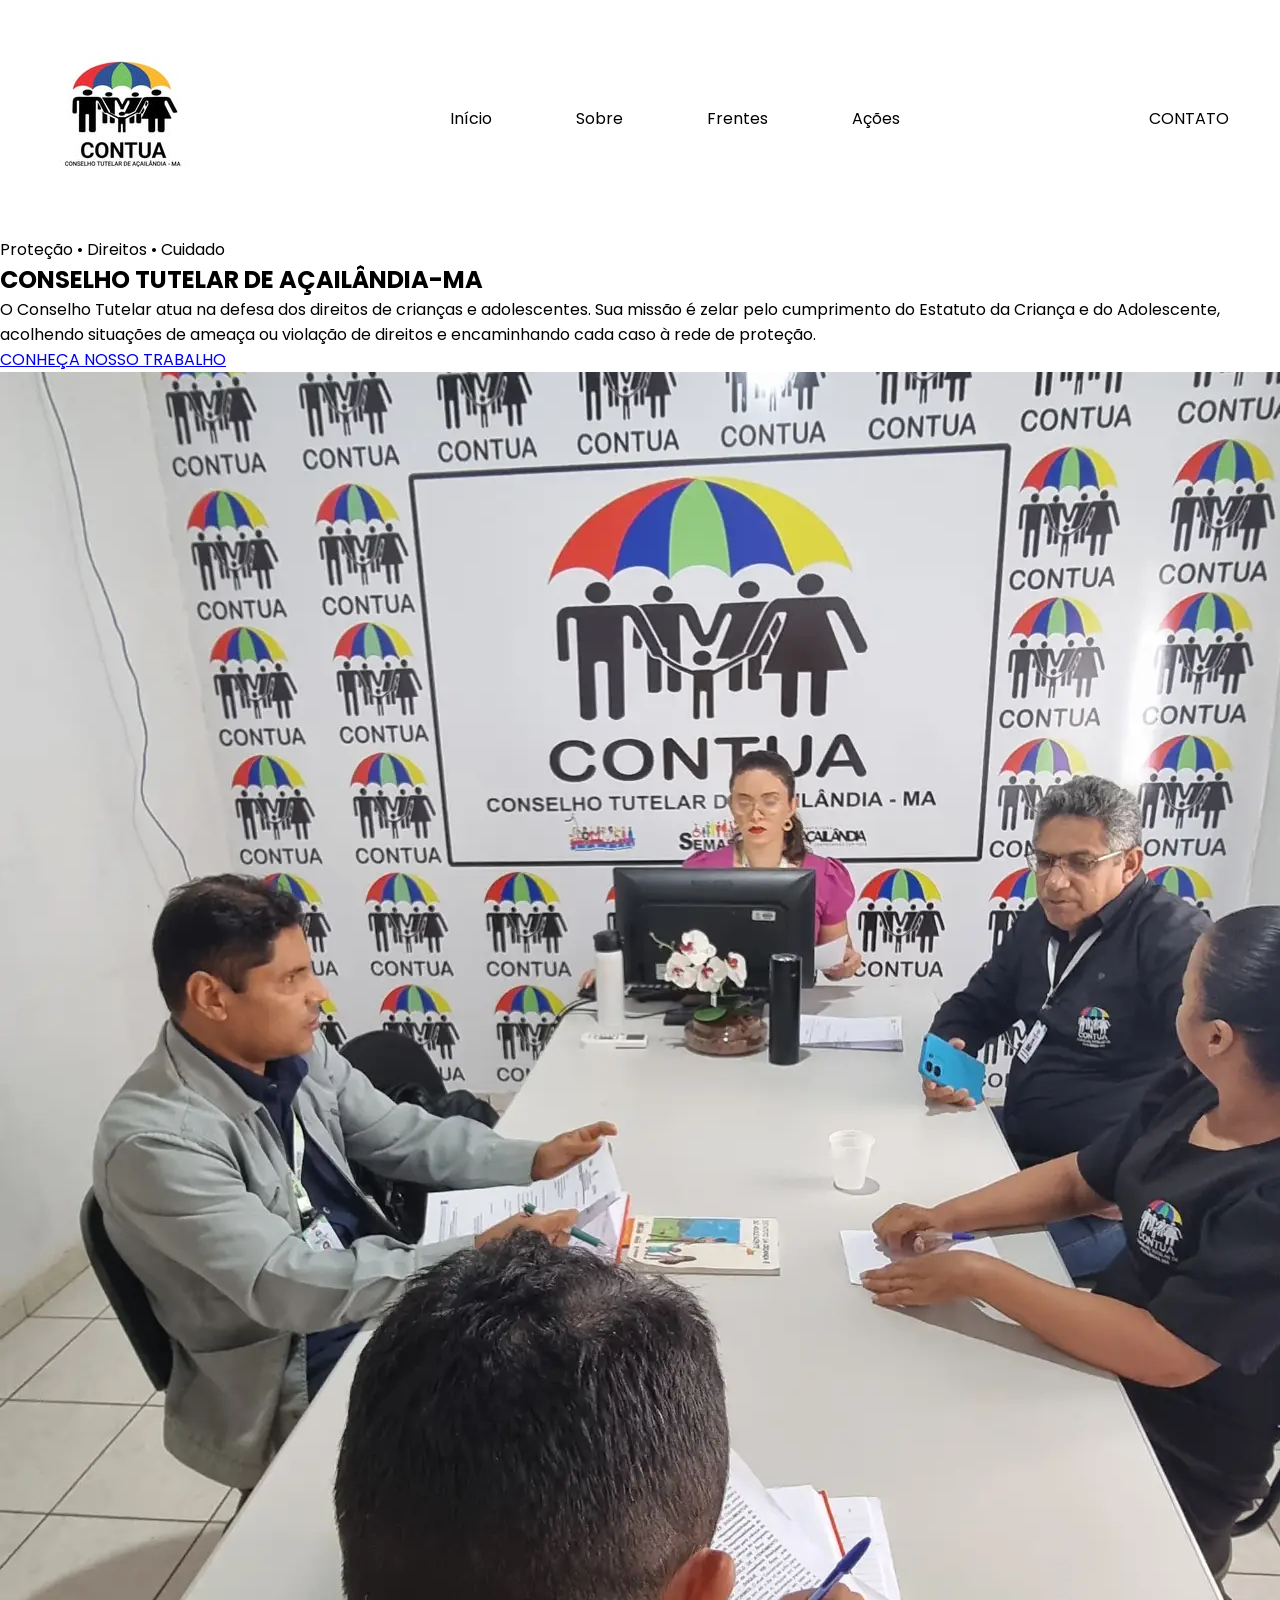
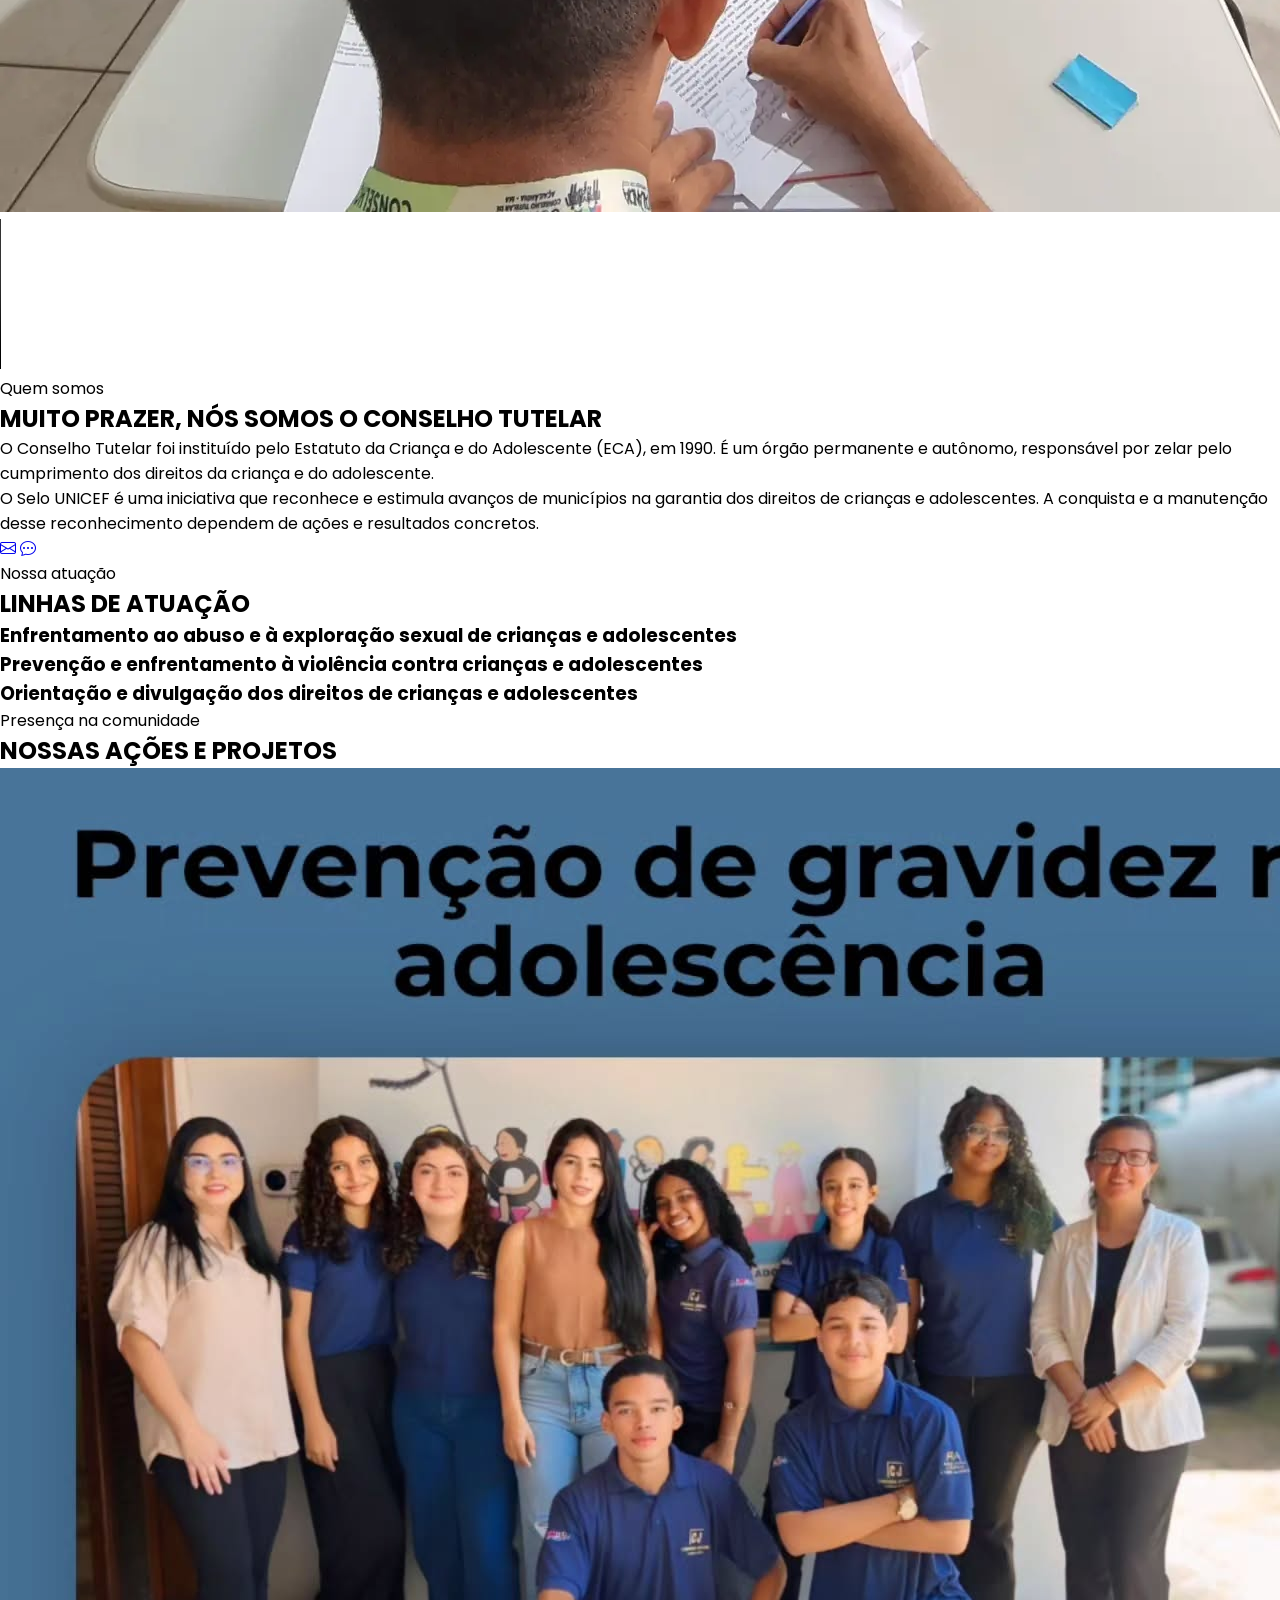
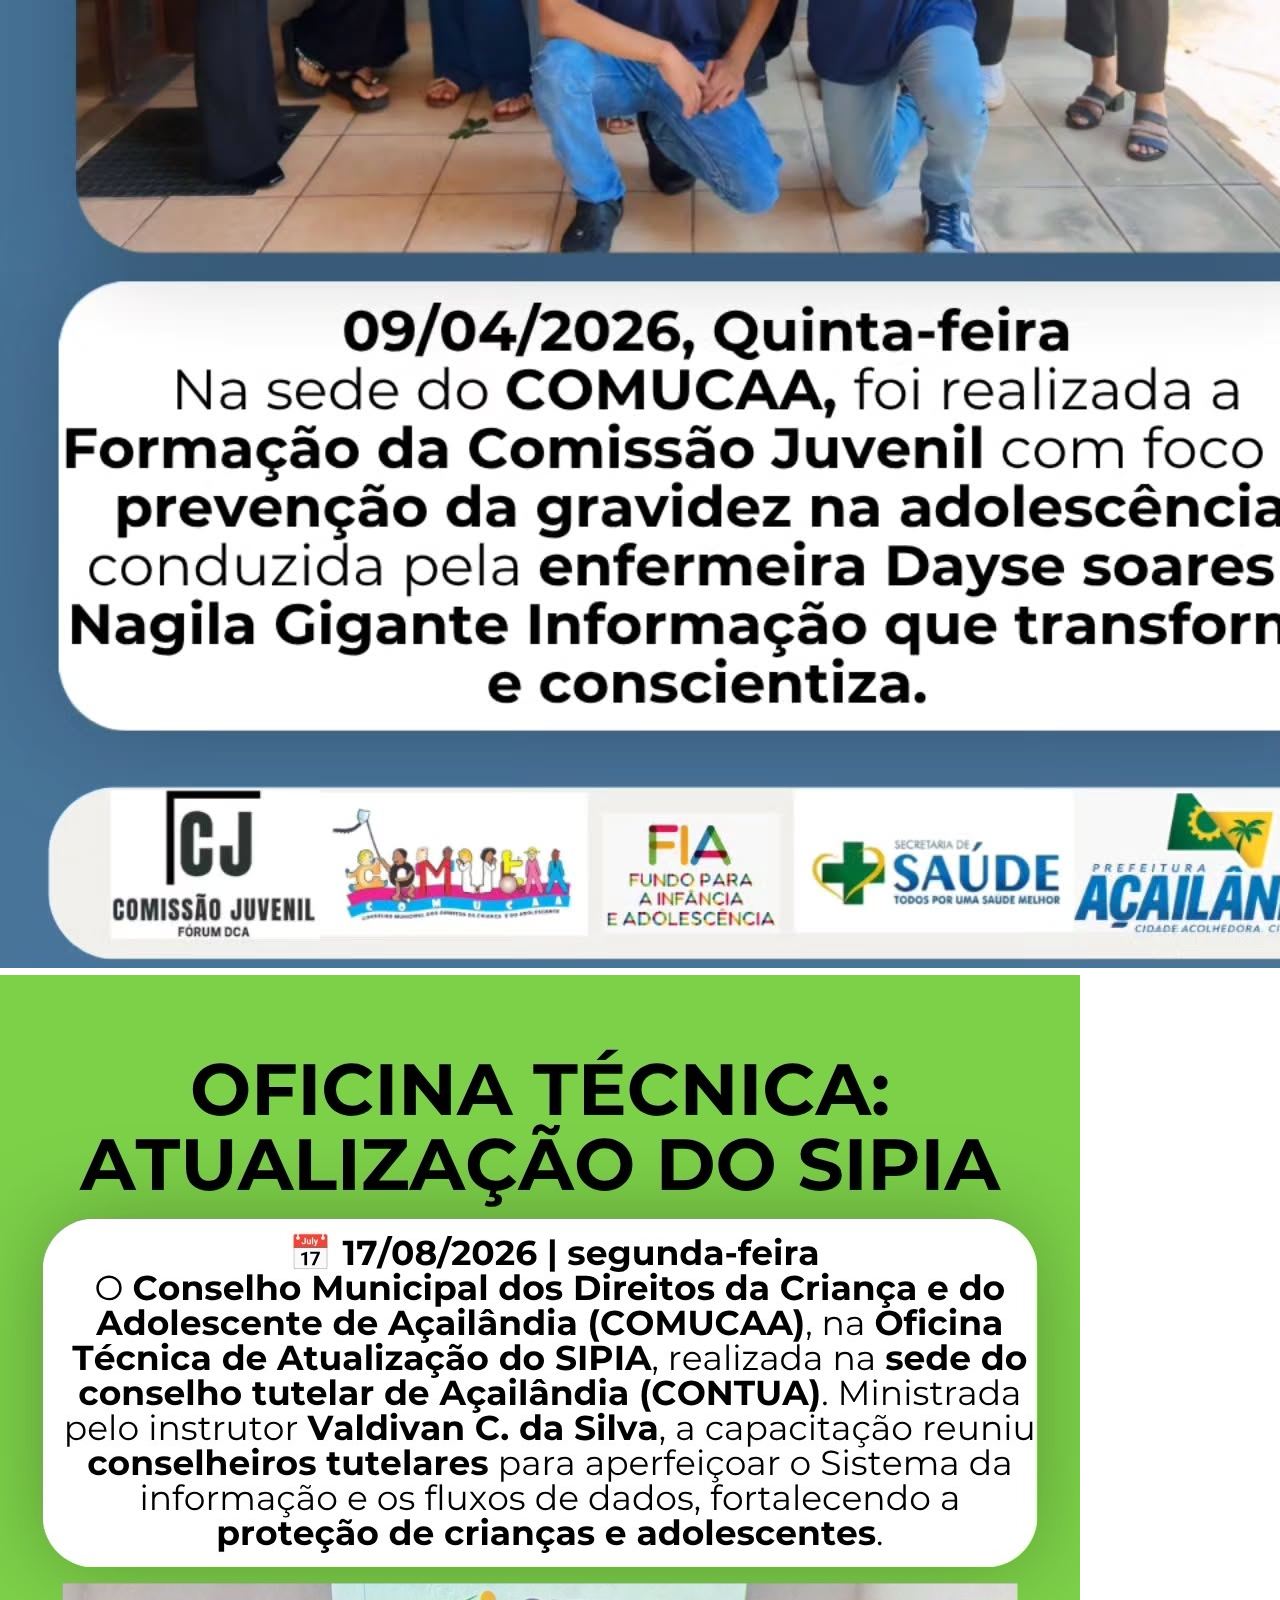
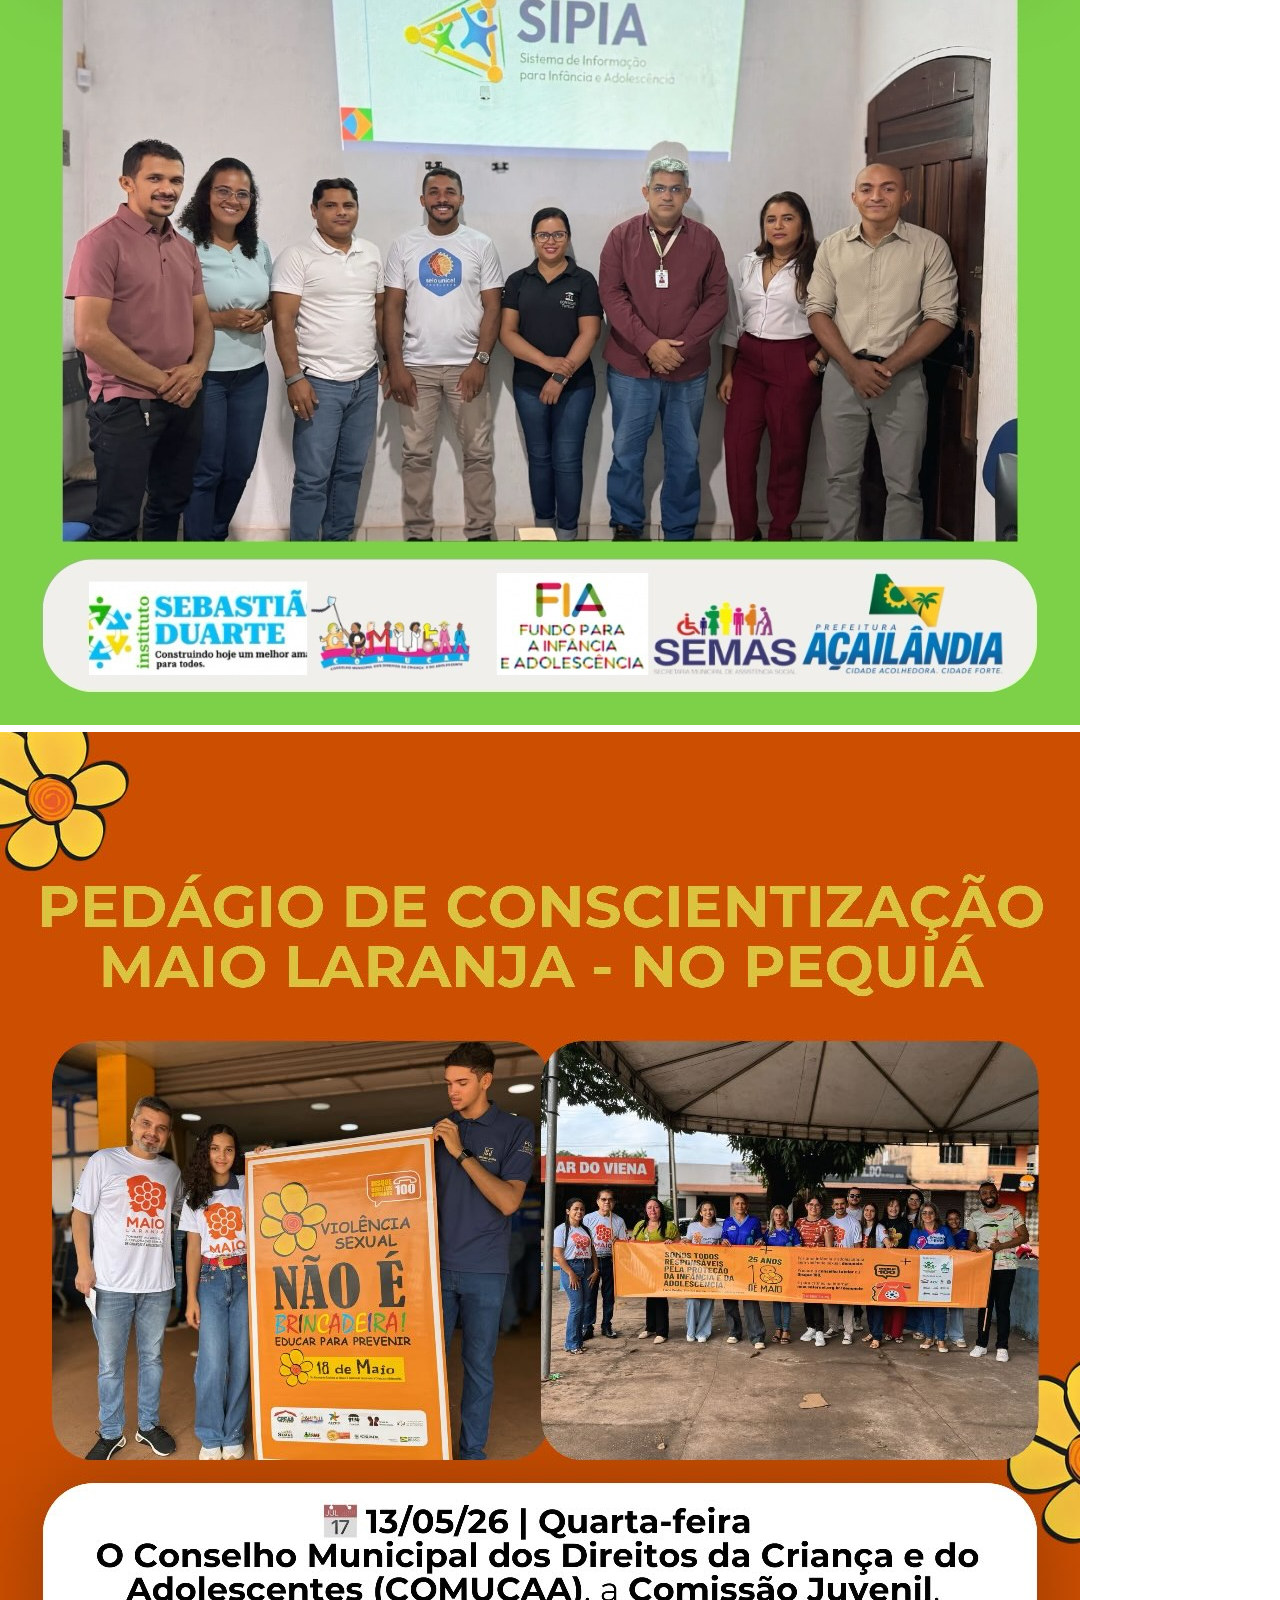
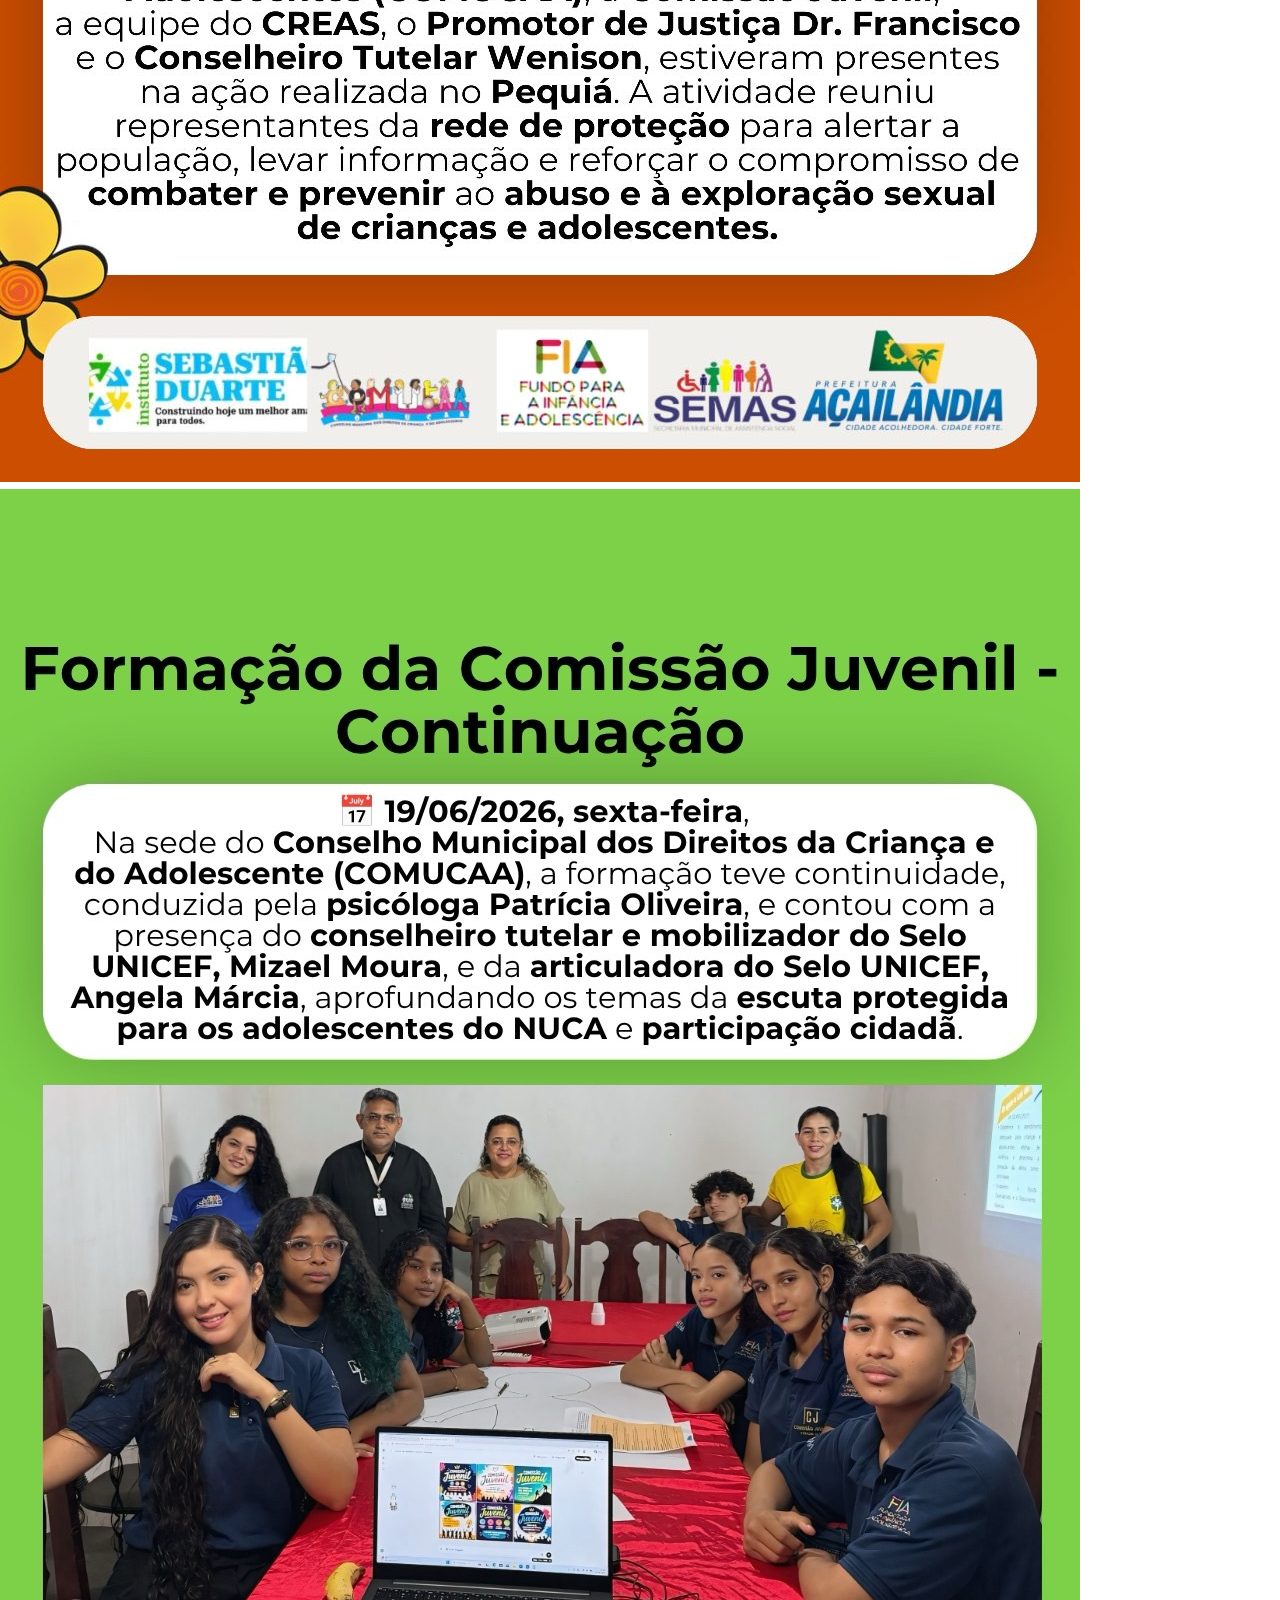
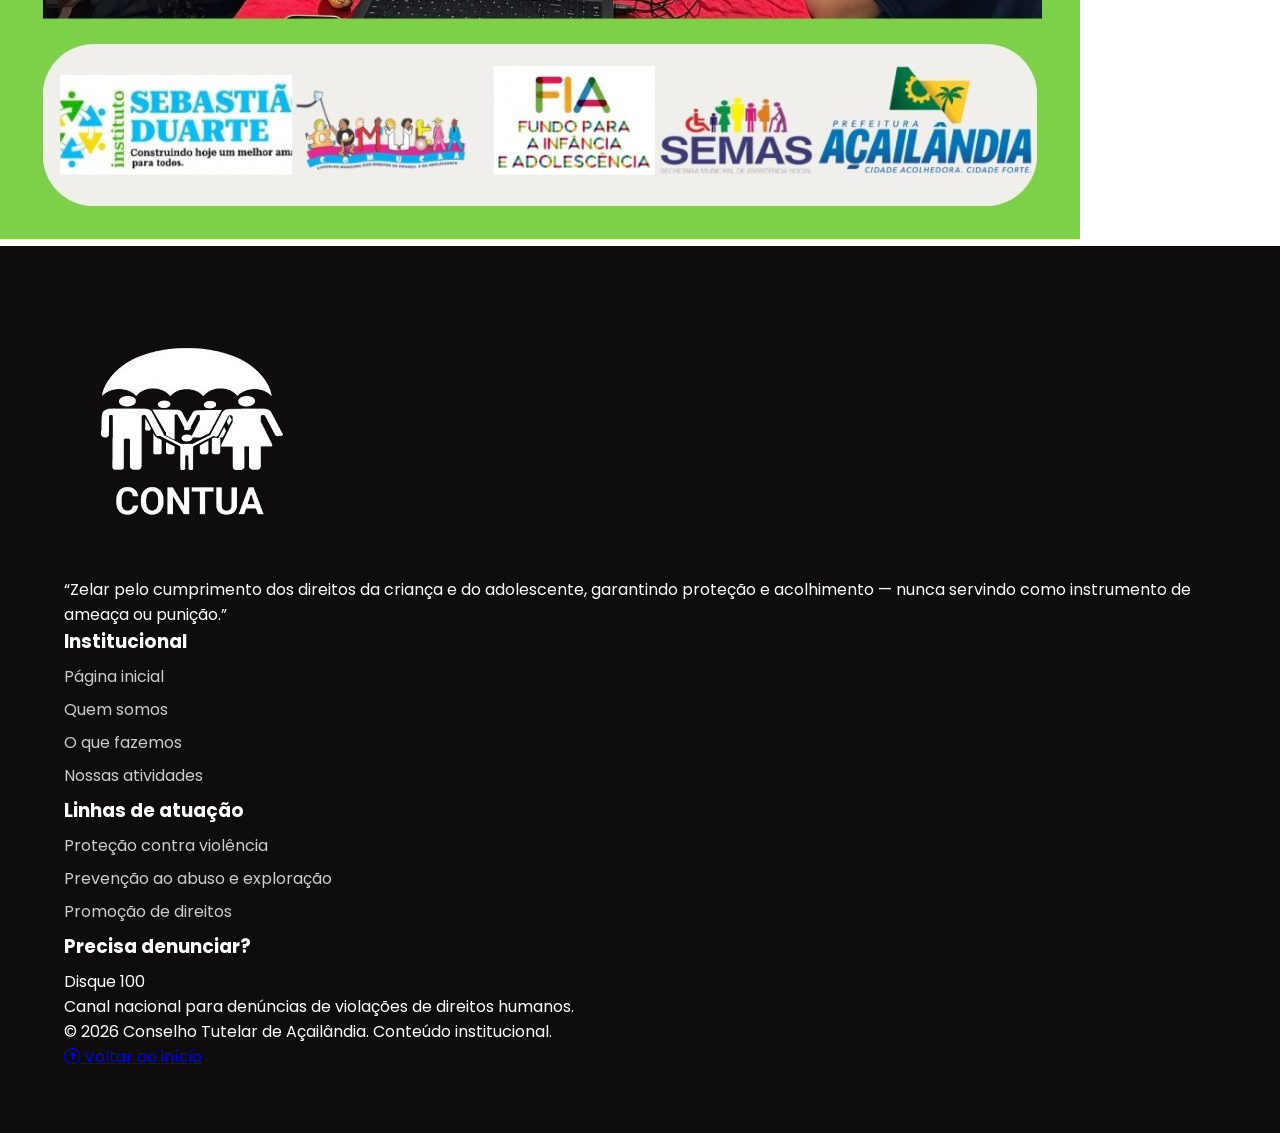
==== index.html @ 9c559288 "Add corrected GitHub Pages entry page" ====
<!DOCTYPE html>
<html lang="pt-BR">
<head>
  <meta charset="UTF-8">
  <meta name="viewport" content="width=device-width, initial-scale=1">
  <meta name="theme-color" content="#ffffff">
  <meta name="description" content="Conselho Tutelar de Açailândia-MA: proteção e garantia dos direitos de crianças e adolescentes.">
  <title>Conselho Tutelar de Açailândia | CONTUA</title>
  <link rel="preconnect" href="https://fonts.googleapis.com">
  <link rel="preconnect" href="https://fonts.gstatic.com" crossorigin>
  <link href="https://fonts.googleapis.com/css2?family=Poppins:wght@300;400;500;600;700;800&display=swap" rel="stylesheet">
  <link rel="stylesheet" href="https://cdn.jsdelivr.net/npm/bootstrap-icons@1.13.1/font/bootstrap-icons.min.css">
  <link rel="stylesheet" href="STYLE.CSS">
</head>
<body>
  <header class="site-header">
    <div class="interface header-content">
      <a class="logo" href="#inicio" aria-label="Conselho Tutelar de Açailândia - início">
        <img src="imagens/LOGO.jpg" alt="Logo do Conselho Tutelar de Açailândia">
      </a>
      <nav class="menu-desktop" aria-label="Navegação principal">
        <ul>
          <li><a href="#inicio">Início</a></li>
          <li><a href="#sobre">Sobre</a></li>
          <li><a href="#frentes">Frentes</a></li>
          <li><a href="#acoes">Ações</a></li>
        </ul>
      </nav>
      <a class="button-link" href="#contato"><span class="button">CONTATO</span></a>
    </div>
  </header>

  <main>
    <section class="hero section-padding" id="inicio">
      <div class="interface hero-grid">
        <div class="hero-copy">
          <p class="eyebrow">Proteção • Direitos • Cuidado</p>
          <h1>CONSELHO TUTELAR DE AÇAILÂNDIA-MA</h1>
          <p>O Conselho Tutelar atua na defesa dos direitos de crianças e adolescentes. Sua missão é zelar pelo cumprimento do Estatuto da Criança e do Adolescente, acolhendo situações de ameaça ou violação de direitos e encaminhando cada caso à rede de proteção.</p>
          <a class="button-link" href="#sobre"><span class="button">CONHEÇA NOSSO TRABALHO</span></a>
        </div>
        <div class="hero-image">
          <img src="imagens/reuniao.jpg" alt="Registro de reunião relacionada às atividades do Conselho Tutelar">
        </div>
      </div>
    </section>

    <section class="about section-padding" id="sobre">
      <div class="interface about-grid">
        <div class="video-frame">
          <video src="videos/SELO%20UNICEF.mp4" controls preload="metadata" playsinline aria-label="Vídeo sobre o Selo UNICEF"></video>
        </div>
        <div class="about-copy">
          <p class="eyebrow">Quem somos</p>
          <h2>MUITO PRAZER, NÓS SOMOS O CONSELHO TUTELAR</h2>
          <p>O Conselho Tutelar foi instituído pelo Estatuto da Criança e do Adolescente (ECA), em 1990. É um órgão permanente e autônomo, responsável por zelar pelo cumprimento dos direitos da criança e do adolescente.</p>
          <p>O Selo UNICEF é uma iniciativa que reconhece e estimula avanços de municípios na garantia dos direitos de crianças e adolescentes. A conquista e a manutenção desse reconhecimento dependem de ações e resultados concretos.</p>
          <div class="social-actions" aria-label="Canais de contato">
            <a href="#contato" aria-label="Informações de contato"><i class="bi bi-envelope"></i></a>
            <a href="#contato" aria-label="Canais de atendimento"><i class="bi bi-chat-dots"></i></a>
          </div>
        </div>
      </div>
    </section>

    <section class="fronts section-padding" id="frentes">
      <div class="interface">
        <p class="eyebrow centered">Nossa atuação</p>
        <h2 class="section-title">LINHAS DE ATUAÇÃO</h2>
        <div class="front-grid">
          <article class="front-card" style="--front-image: url('imagens/frente_01.jpg')">
            <div class="front-overlay"><h3>Enfrentamento ao abuso e à exploração sexual de crianças e adolescentes</h3></div>
          </article>
          <article class="front-card" style="--front-image: url('imagens/frente_02.jpg')">
            <div class="front-overlay"><h3>Prevenção e enfrentamento à violência contra crianças e adolescentes</h3></div>
          </article>
          <article class="front-card" style="--front-image: url('imagens/frente_03.jpg')">
            <div class="front-overlay"><h3>Orientação e divulgação dos direitos de crianças e adolescentes</h3></div>
          </article>
        </div>
      </div>
    </section>

    <section class="actions section-padding" id="acoes">
      <div class="interface">
        <p class="eyebrow centered">Presença na comunidade</p>
        <h2 class="section-title">NOSSAS AÇÕES E PROJETOS</h2>
        <div class="actions-grid">
          <figure class="action-card"><img src="imagens/a%C3%A7ao%2001.jpg" alt="Ação de conscientização sobre gravidez na adolescência" loading="lazy"></figure>
          <figure class="action-card"><img src="imagens/a%C3%A7ao%2002.jpg" alt="Atividade relacionada ao SIPIA" loading="lazy"></figure>
          <figure class="action-card"><img src="imagens/a%C3%A7ao%2003.jpg" alt="Campanha Maio Laranja" loading="lazy"></figure>
          <figure class="action-card"><img src="imagens/a%C3%A7ao_04.jpg" alt="Atividade da comissão juvenil" loading="lazy"></figure>
        </div>
      </div>
    </section>
  </main>

  <footer id="contato">
    <div class="interface footer-grid">
      <div class="footer-brand">
        <img src="imagens/logo-footer-removebg-preview.png" alt="Conselho Tutelar de Açailândia">
        <p>“Zelar pelo cumprimento dos direitos da criança e do adolescente, garantindo proteção e acolhimento — nunca servindo como instrumento de ameaça ou punição.”</p>
      </div>
      <div class="footer-list">
        <h3>Institucional</h3>
        <ul>
          <li><a href="#inicio">Página inicial</a></li>
          <li><a href="#sobre">Quem somos</a></li>
          <li><a href="#frentes">O que fazemos</a></li>
          <li><a href="#acoes">Nossas atividades</a></li>
        </ul>
      </div>
      <div class="footer-list">
        <h3>Linhas de atuação</h3>
        <ul>
          <li><a href="#frentes">Proteção contra violência</a></li>
          <li><a href="#frentes">Prevenção ao abuso e exploração</a></li>
          <li><a href="#frentes">Promoção de direitos</a></li>
        </ul>
      </div>
      <div class="footer-list emergency">
        <h3>Precisa denunciar?</h3>
        <p>Disque 100</p>
        <p>Canal nacional para denúncias de violações de direitos humanos.</p>
      </div>
      <div class="footer-bottom">
        <p>© 2026 Conselho Tutelar de Açailândia. Conteúdo institucional.</p>
        <a href="#inicio" aria-label="Voltar ao início"><i class="bi bi-arrow-up-circle"></i> Voltar ao início</a>
      </div>
    </div>
  </footer>
</body>
</html>
---- STYLE.CSS ----
/* ESTILO GERAL */
*{
    margin: 0;
    padding: 0;
    box-sizing: border-box;
    font-family: "Poppins", sans-serif;
}

body{
    background-color: #fff;
    height: 100vh;
}

.interface{
    max-width: 1280px;
    margin: 0 auto;
}

.btn-contato button{
    padding: 10px 40px;
    font-size: 18px;
    font-weight: 600;
    background-color: #7ac566;
    border: 0;
    border-radius: 30px;
    cursor: pointer;
    transition: .2s;
}

h2.titulo{
    color: #000;
    font-size: 36px;
    text-align: center;
}
h2.titulo span{
    color:#000;
}

/* ESTILO DO CABEÇALHO */

header{
    padding: 40px 4%;
}

header .interface{
    display: flex;
    align-items: center;
    justify-content: space-between;
}

header a{
    color:#000;
    text-decoration: none;
    display: inline-block;
    transition: .2s;
}

header nav ul{
    list-style-type: none;
}

header nav ul li{
    display: inline-block;
    padding: 0 40px;
}

/* ESTILO DO TOPO DO SITE */

section.topo-do-site{
    padding: 40px 4%;
}

section.topo-do-site .interface{
    display: flex;
    align-items: center;
    justify-content: center;
    gap: 90px;
}

section.topo-do-site .img-topo-site img{
    width: 356px;
    height: auto;
} 

section.topo-do-site .txt-topo-site h1{
    line-height: 40px;
}

section.topo-do-site .txt-topo-site p{
    margin: 40px 0;
    text-align:justify;
}

/* ESTILO DO SOBRE */

section.sobre{
    padding: 40px 4%;
}

section.sobre .interface{
    display: flex;
    align-items: center;
    gap: 60px;
}

section.sobre .vid-sobre{
    display: flex;
    width: 300px;
    height: 350px;
}

section.sobre .txt-sobre h2{
    font-size: 36px;
    line-height: 40px;
    margin-bottom: 30px;
}

section.sobre .txt-sobre h2{
    display: block;
}

section.sobre .txt-sobre p{
    margin: 20px 0;
    text-align: justify;
}

section.sobre .txt-sobre .btn-social button{
    width: 60px;
    height: 60px;
    border-radius: 50%;
    border: none;
    background-color: #7ac566;
    font-size: 22px;
    cursor: pointer;
    margin: 2 3px;
    transition: .2s;
}

/* ESTILO DAS LINHAS DE ATUAÇAO */

section.frentes{
    padding: 80px 4%;
    box-shadow: 0 0 40px 10px #00000033
}

section.frentes .interface{
    display: flex;
    justify-content: space-around;
    margin-top: 40px;
}

section.frentes .img-frentes{
    width: 380px;
    height: 480px;
    background-size: cover;
    background-position: 100% 0%;
    transition: 8s;
    cursor: pointer;
    border-radius: 40px;
    position: relative;
}

section.frentes .img-frentes:hover{
    background-position: 100% 100%;
}

section.frentes .overlay{
    position: absolute;
    top: 0;
    left: 0;
    width: 100%;
    height: 100%;
    background-color: #00000075;
    border-radius: 40px;
    display: flex;
    align-items: center;
    text-align: center;
    justify-content: center;
    font-size: 24px;
    font-weight: 600;
    color: #fff;
    opacity: 0;
    transition: .5s;
}

section.frentes .overlay:hover{
    opacity: 1;
}

/* ESTILO DAS AÇOES */

section.ações{
    padding: 40px 4%;
    display: flex;
    flex-direction: column;
    gap: 20px;
    width: 100%;
}

section.ações .container{
    margin: 40px;
}

section.ações .container{
    width: 100%;
    height: 400px;
    overflow-x: hidden;
    mask-image: linear-gradient(to right,
            transparent,
            #000 10% 90%,
            transparent);
}

section.ações .carrosseis{
    width: 100%;
    display: flex;
    position: relative;
}

section.ações .card{
    width: 300px;
    height: auto;
    position: absolute;
    left: 110%;
    animation: spin 10s linear infinite;
    animation-delay: var(--delay);
    cursor: pointer;
}

section.ações .card img{
    width: 100%;
}

section.ações .container:hover .card{
    animation-play-state: paused;
    filter: grayscale(1);
}

section.ações .container .card:hover{
    filter: grayscale(0);
}

@keyframes spin{
    from{
        left: 110%;
    }
    to{
        left: -50px;
    }
}

/* ESTILO DO FOOTER */

footer{
    color: #fff;
    background-color: #0e0c0c;
    padding: 4rem;
}

.footer-container {
    display: flex; 
    flex-direction: column;
    justify-items: start;
    gap: 4rem;
    max-width: 1200px;
    margin: 0 auto;
}

.footer-row {
    width: 100%;
    display: grid;
    grid-template-columns: 2fr repeat(3, 1.25fr);
    justify-items: center;
    gap: 4rem;
}

.footer-social{
    grid-column: -1;
}

.footer-copy{
    justify-self: start;
    grid-column: 1 / span 2;
}

.footer-brand h2{
    font-size: 1.5rem;
    margin-bottom: 0.5rem;
}

.footer-list h3,
.footer-social h3{
    margin-bottom: 0.5rem;
}

.footer-list ul{
    list-style: none;
}

.footer-list ul li{
    margin-bottom: 0.5rem;
}

.footer-list ul li a{
    color: #ccc;
    text-decoration: none;
}

.footer-list ul li a:hover{
    color: #fff;
}

.social-icons a{
    margin-right: 1rem;
    font-size: 1.5rem;
    color: #ccc;
    text-decoration: none;
}

.social-icons a:hover{
    color: #fff;
}

@media screen and (max-width: 1020px){
    /* CLASSES GERAIS */
    .interface{
        flex-direction: column;
    }

    /* MENU */
    .menu-desktop, .btn-contato{
        display: none;
    }

    /* SOBRE */
    section.sobre .vid-sobre{
        width: 300px;
        height: 500px;
    }
    
    /* FRENTES */   
    section.frentes .interface{
        align-items: center;
        padding: 20px;
    }

    section.frentes .img-frentes{
    margin: 1.5rem;
    width: 300px;
    height: 400px;
    }

    /* AÇOES */
    section.ações .card{
    width: 100%;
    height: auto;
    position: absolute;
    left: 110%;
    animation: spin 10s linear infinite;
    animation-delay: var(--delay);
}

}
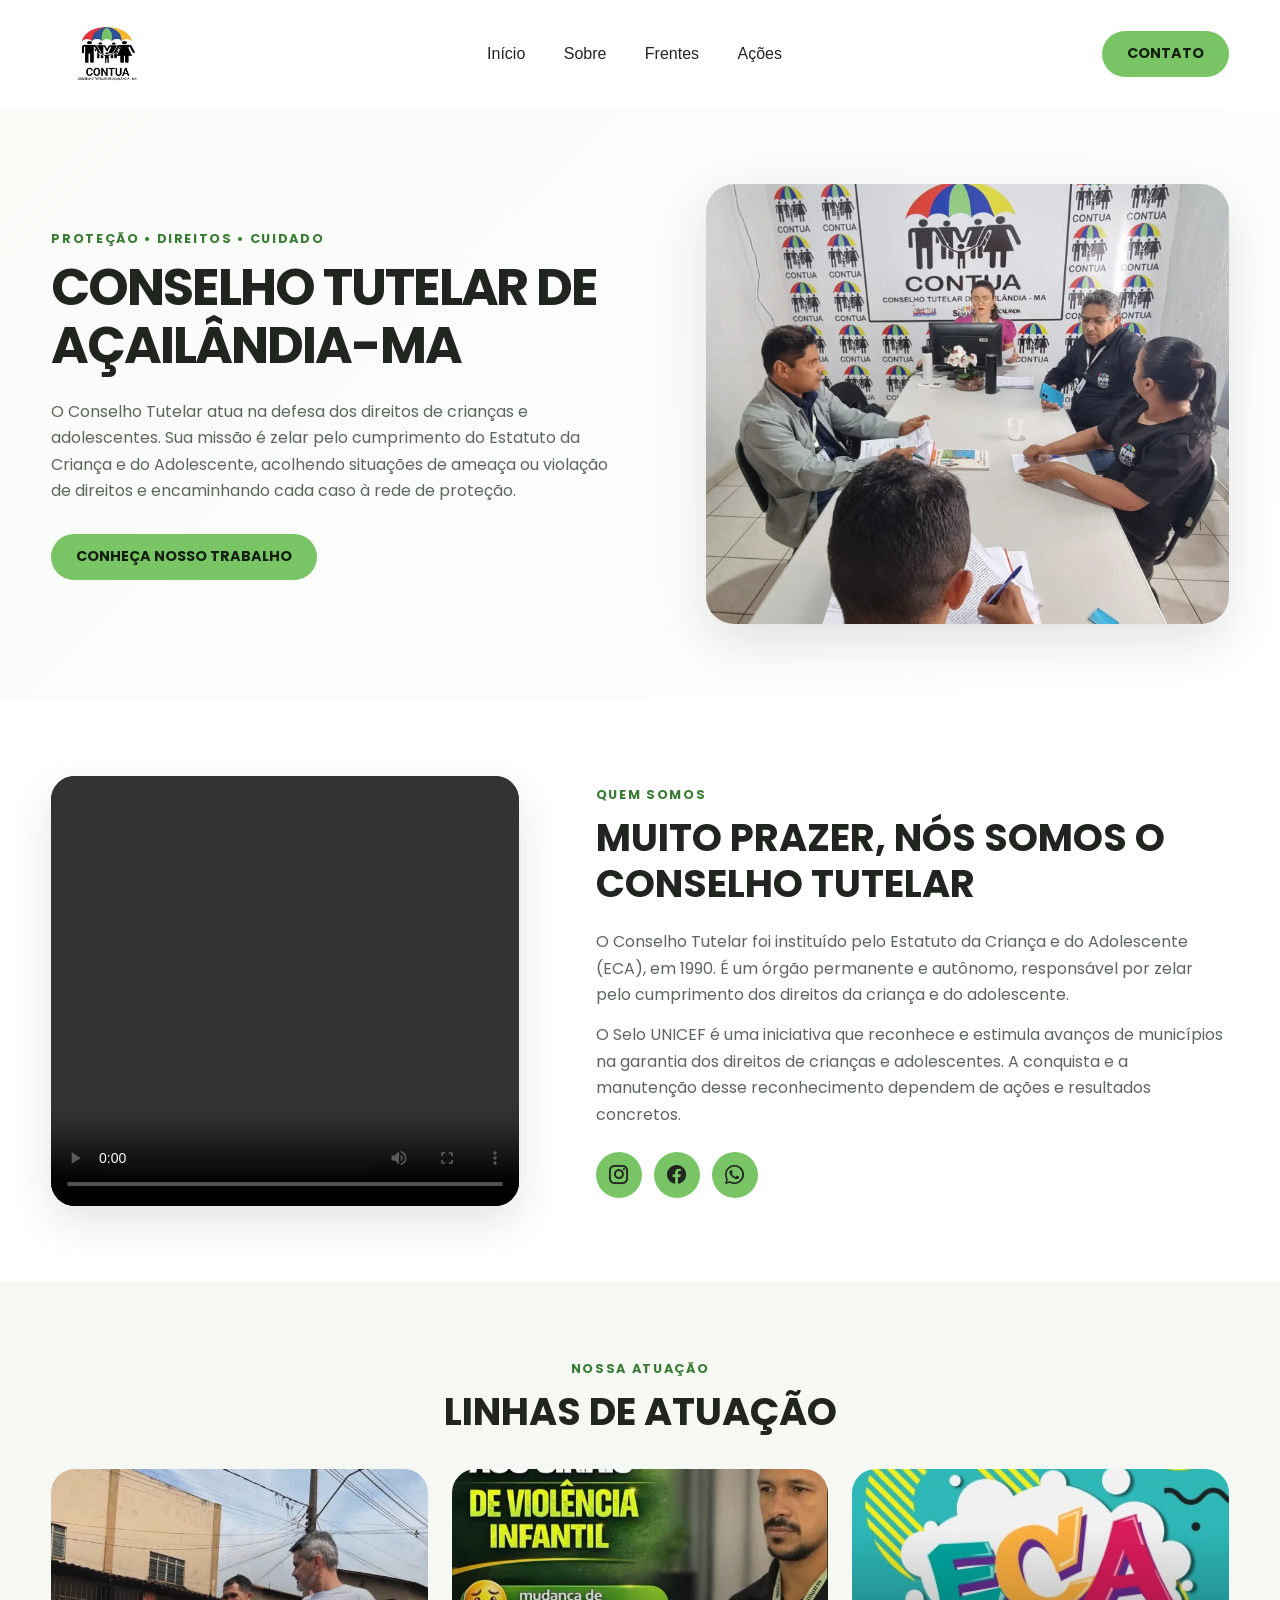
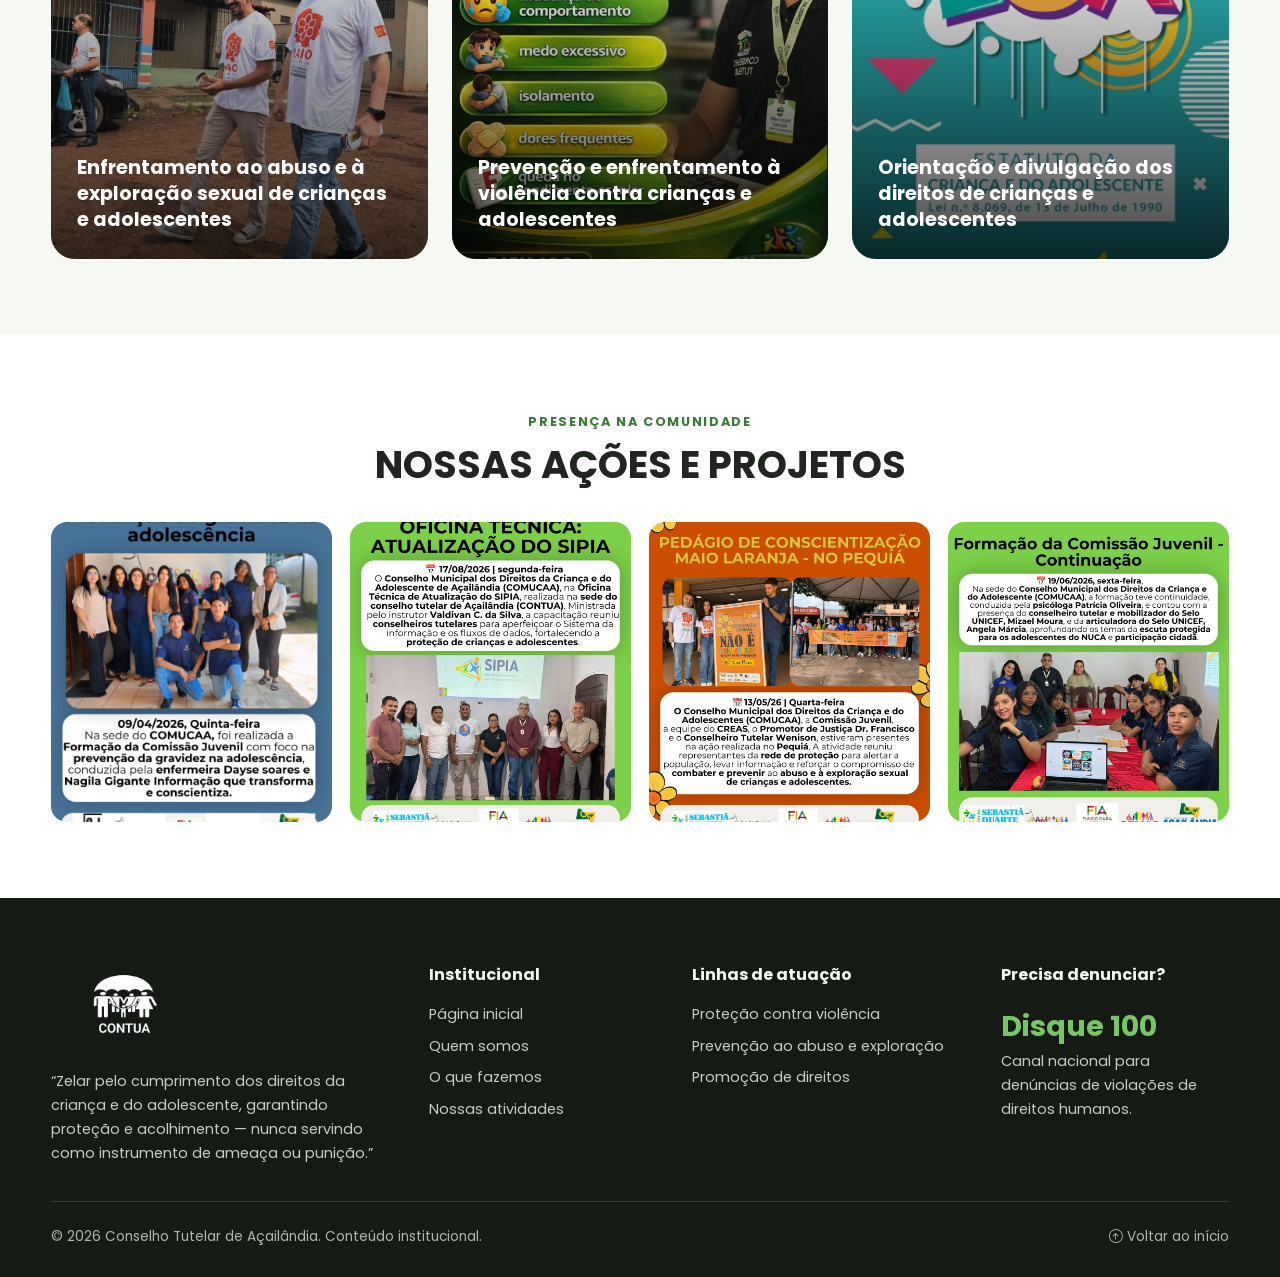
==== commit 13d82ab8: "Restore Instagram, Facebook and WhatsApp icons in About section" ====
--- a/index.html
+++ b/index.html
@@ -55,9 +55,10 @@
           <h2>MUITO PRAZER, NÓS SOMOS O CONSELHO TUTELAR</h2>
           <p>O Conselho Tutelar foi instituído pelo Estatuto da Criança e do Adolescente (ECA), em 1990. É um órgão permanente e autônomo, responsável por zelar pelo cumprimento dos direitos da criança e do adolescente.</p>
           <p>O Selo UNICEF é uma iniciativa que reconhece e estimula avanços de municípios na garantia dos direitos de crianças e adolescentes. A conquista e a manutenção desse reconhecimento dependem de ações e resultados concretos.</p>
-          <div class="social-actions" aria-label="Canais de contato">
-            <a href="#contato" aria-label="Informações de contato"><i class="bi bi-envelope"></i></a>
-            <a href="#contato" aria-label="Canais de atendimento"><i class="bi bi-chat-dots"></i></a>
+          <div class="social-actions" aria-label="Redes sociais">
+            <a href="#" aria-label="Instagram do Conselho Tutelar"><i class="bi bi-instagram"></i></a>
+            <a href="#" aria-label="Facebook do Conselho Tutelar"><i class="bi bi-facebook"></i></a>
+            <a href="#" aria-label="WhatsApp do Conselho Tutelar"><i class="bi bi-whatsapp"></i></a>
           </div>
         </div>
       </div>
--- a/STYLE.CSS
+++ b/STYLE.CSS
@@ -1,364 +1,89 @@
-
-/* ESTILO GERAL */
-*{
-    margin: 0;
-    padding: 0;
-    box-sizing: border-box;
-    font-family: "Poppins", sans-serif;
+:root {
+  --green: #79c566;
+  --green-dark: #397b35;
+  --ink: #20251f;
+  --muted: #5d665d;
+  --surface: #f5f8f3;
 }
-
-body{
-    background-color: #fff;
-    height: 100vh;
+* { box-sizing: border-box; margin: 0; padding: 0; }
+html { scroll-behavior: smooth; scroll-padding-top: 24px; }
+body { min-width: 320px; color: var(--ink); background: #fff; font-family: "Poppins", sans-serif; line-height: 1.65; }
+img, video { display: block; max-width: 100%; }
+a { color: inherit; }
+.interface { width: min(1180px, 92%); margin-inline: auto; }
+.section-padding { padding: 76px 0; }
+.site-header { padding: 16px 0; background: #fff; }
+.header-content { display: flex; align-items: center; justify-content: space-between; gap: 28px; }
+.logo img { width: 116px; max-height: 76px; object-fit: contain; }
+.menu-desktop ul { display: flex; align-items: center; gap: clamp(16px, 3vw, 42px); list-style: none; }
+.menu-desktop a { text-decoration: none; font-weight: 500; transition: color .2s; }
+.menu-desktop a:hover, .footer-list a:hover { color: var(--green-dark); }
+.button-link { display: inline-flex; text-decoration: none; }
+.button { display: inline-flex; justify-content: center; align-items: center; padding: 11px 25px; border-radius: 999px; background: var(--green); color: #13200f; font-size: .9rem; font-weight: 700; transition: background .2s, transform .2s; }
+.button:hover { background: #91d77d; transform: translateY(-2px); }
+.hero { background: linear-gradient(135deg, #f8fbf6, #fff); }
+.hero-grid, .about-grid { display: grid; grid-template-columns: 1.05fr .95fr; align-items: center; gap: clamp(36px, 6vw, 82px); }
+.eyebrow { margin-bottom: 10px; color: var(--green-dark); font-size: .8rem; font-weight: 700; letter-spacing: .13em; text-transform: uppercase; }
+.hero h1 { max-width: 660px; font-size: clamp(2rem, 4vw, 3.4rem); line-height: 1.13; letter-spacing: -.04em; }
+.hero-copy > p:not(.eyebrow) { max-width: 650px; margin: 24px 0 30px; color: var(--muted); }
+.hero-image img { width: 100%; max-height: 440px; object-fit: cover; border-radius: 28px; box-shadow: 0 18px 50px #182b1720; }
+.about-grid { grid-template-columns: .85fr 1.15fr; }
+.video-frame { overflow: hidden; border-radius: 24px; background: #101510; box-shadow: 0 16px 42px #182b1720; }
+.video-frame video { width: 100%; max-height: 430px; aspect-ratio: 4 / 5; object-fit: contain; }
+.about h2 { margin-bottom: 22px; font-size: clamp(1.65rem, 3vw, 2.45rem); line-height: 1.2; }
+.about-copy p:not(.eyebrow) { margin: 14px 0; color: var(--muted); }
+.social-actions { display: flex; gap: 12px; margin-top: 24px; }
+.social-actions a { display: grid; width: 46px; height: 46px; place-items: center; border-radius: 50%; background: var(--green); font-size: 1.2rem; text-decoration: none; }
+.fronts { background: var(--surface); }
+.centered { text-align: center; }
+.section-title { margin-bottom: 34px; text-align: center; font-size: clamp(1.7rem, 3vw, 2.5rem); line-height: 1.2; }
+.front-grid { display: grid; grid-template-columns: repeat(3, 1fr); gap: 24px; }
+.front-card { min-height: 390px; position: relative; overflow: hidden; border-radius: 24px; background-image: var(--front-image); background-position: center; background-size: cover; }
+.front-overlay { position: absolute; inset: 0; display: flex; align-items: end; padding: 26px; color: #fff; background: linear-gradient(transparent 15%, #000b 100%); transition: background .25s; }
+.front-overlay h3 { font-size: 1.2rem; line-height: 1.35; }
+.front-card:hover .front-overlay { background: linear-gradient(transparent 0%, #000c 100%); }
+.actions-grid { display: grid; grid-template-columns: repeat(4, 1fr); gap: 18px; }
+.action-card { overflow: hidden; border-radius: 16px; background: var(--surface); }
+.action-card img { width: 100%; height: 300px; object-fit: cover; transition: transform .35s; }
+.action-card:hover img { transform: scale(1.04); }
+footer { padding: 64px 0 28px; color: #f5f7f3; background: #151a15; }
+.footer-grid { display: grid; grid-template-columns: 1.5fr 1fr 1.2fr 1fr; gap: 36px; }
+.footer-brand img { width: 150px; max-height: 90px; object-fit: contain; margin-bottom: 18px; }
+.footer-brand p, .footer-list li, .emergency p { color: #c6cec3; font-size: .9rem; }
+.footer-list h3 { margin-bottom: 14px; font-size: 1rem; }
+.footer-list ul { list-style: none; }
+.footer-list li { margin: 8px 0; }
+.footer-list a { color: #c6cec3; text-decoration: none; }
+.emergency > p:first-of-type { color: var(--green); font-size: 1.8rem; font-weight: 700; }
+.footer-bottom { grid-column: 1 / -1; display: flex; justify-content: space-between; gap: 20px; padding-top: 24px; border-top: 1px solid #ffffff25; color: #aeb8ab; font-size: .85rem; }
+.footer-bottom a { text-decoration: none; }
+@media (max-width: 850px) {
+  .header-content { flex-wrap: wrap; justify-content: center; }
+  .menu-desktop ul { flex-wrap: wrap; justify-content: center; }
+  .hero-grid, .about-grid { grid-template-columns: 1fr; }
+  .hero-image { order: -1; }
+  .hero-image img { max-height: 360px; }
+  .video-frame { max-width: 520px; margin-inline: auto; }
+  .video-frame video { aspect-ratio: 16 / 9; }
+  .front-grid { grid-template-columns: repeat(2, 1fr); }
+  .actions-grid { grid-template-columns: repeat(2, 1fr); }
+  .footer-grid { grid-template-columns: repeat(2, 1fr); }
 }
-
-.interface{
-    max-width: 1280px;
-    margin: 0 auto;
+@media (max-width: 520px) {
+  .section-padding { padding: 52px 0; }
+  .header-content { gap: 14px; }
+  .logo img { width: 92px; }
+  .menu-desktop { width: 100%; }
+  .menu-desktop ul { gap: 12px 20px; }
+  .menu-desktop a { font-size: .9rem; }
+  .header-content > .button-link { margin-bottom: 6px; }
+  .hero h1 { font-size: 2rem; }
+  .front-grid, .actions-grid, .footer-grid { grid-template-columns: 1fr; }
+  .front-card { min-height: 330px; }
+  .action-card img { height: auto; max-height: 420px; }
+  .footer-bottom { flex-direction: column; }
 }
-
-.btn-contato button{
-    padding: 10px 40px;
-    font-size: 18px;
-    font-weight: 600;
-    background-color: #7ac566;
-    border: 0;
-    border-radius: 30px;
-    cursor: pointer;
-    transition: .2s;
-}
-
-h2.titulo{
-    color: #000;
-    font-size: 36px;
-    text-align: center;
-}
-h2.titulo span{
-    color:#000;
-}
-
-/* ESTILO DO CABEÇALHO */
-
-header{
-    padding: 40px 4%;
-}
-
-header .interface{
-    display: flex;
-    align-items: center;
-    justify-content: space-between;
-}
-
-header a{
-    color:#000;
-    text-decoration: none;
-    display: inline-block;
-    transition: .2s;
-}
-
-header nav ul{
-    list-style-type: none;
-}
-
-header nav ul li{
-    display: inline-block;
-    padding: 0 40px;
-}
-
-/* ESTILO DO TOPO DO SITE */
-
-section.topo-do-site{
-    padding: 40px 4%;
-}
-
-section.topo-do-site .interface{
-    display: flex;
-    align-items: center;
-    justify-content: center;
-    gap: 90px;
-}
-
-section.topo-do-site .img-topo-site img{
-    width: 356px;
-    height: auto;
-} 
-
-section.topo-do-site .txt-topo-site h1{
-    line-height: 40px;
-}
-
-section.topo-do-site .txt-topo-site p{
-    margin: 40px 0;
-    text-align:justify;
-}
-
-/* ESTILO DO SOBRE */
-
-section.sobre{
-    padding: 40px 4%;
-}
-
-section.sobre .interface{
-    display: flex;
-    align-items: center;
-    gap: 60px;
-}
-
-section.sobre .vid-sobre{
-    display: flex;
-    width: 300px;
-    height: 350px;
-}
-
-section.sobre .txt-sobre h2{
-    font-size: 36px;
-    line-height: 40px;
-    margin-bottom: 30px;
-}
-
-section.sobre .txt-sobre h2{
-    display: block;
-}
-
-section.sobre .txt-sobre p{
-    margin: 20px 0;
-    text-align: justify;
-}
-
-section.sobre .txt-sobre .btn-social button{
-    width: 60px;
-    height: 60px;
-    border-radius: 50%;
-    border: none;
-    background-color: #7ac566;
-    font-size: 22px;
-    cursor: pointer;
-    margin: 2 3px;
-    transition: .2s;
-}
-
-/* ESTILO DAS LINHAS DE ATUAÇAO */
-
-section.frentes{
-    padding: 80px 4%;
-    box-shadow: 0 0 40px 10px #00000033
-}
-
-section.frentes .interface{
-    display: flex;
-    justify-content: space-around;
-    margin-top: 40px;
-}
-
-section.frentes .img-frentes{
-    width: 380px;
-    height: 480px;
-    background-size: cover;
-    background-position: 100% 0%;
-    transition: 8s;
-    cursor: pointer;
-    border-radius: 40px;
-    position: relative;
-}
-
-section.frentes .img-frentes:hover{
-    background-position: 100% 100%;
-}
-
-section.frentes .overlay{
-    position: absolute;
-    top: 0;
-    left: 0;
-    width: 100%;
-    height: 100%;
-    background-color: #00000075;
-    border-radius: 40px;
-    display: flex;
-    align-items: center;
-    text-align: center;
-    justify-content: center;
-    font-size: 24px;
-    font-weight: 600;
-    color: #fff;
-    opacity: 0;
-    transition: .5s;
-}
-
-section.frentes .overlay:hover{
-    opacity: 1;
-}
-
-/* ESTILO DAS AÇOES */
-
-section.ações{
-    padding: 40px 4%;
-    display: flex;
-    flex-direction: column;
-    gap: 20px;
-    width: 100%;
-}
-
-section.ações .container{
-    margin: 40px;
-}
-
-section.ações .container{
-    width: 100%;
-    height: 400px;
-    overflow-x: hidden;
-    mask-image: linear-gradient(to right,
-            transparent,
-            #000 10% 90%,
-            transparent);
-}
-
-section.ações .carrosseis{
-    width: 100%;
-    display: flex;
-    position: relative;
-}
-
-section.ações .card{
-    width: 300px;
-    height: auto;
-    position: absolute;
-    left: 110%;
-    animation: spin 10s linear infinite;
-    animation-delay: var(--delay);
-    cursor: pointer;
-}
-
-section.ações .card img{
-    width: 100%;
-}
-
-section.ações .container:hover .card{
-    animation-play-state: paused;
-    filter: grayscale(1);
-}
-
-section.ações .container .card:hover{
-    filter: grayscale(0);
-}
-
-@keyframes spin{
-    from{
-        left: 110%;
-    }
-    to{
-        left: -50px;
-    }
-}
-
-/* ESTILO DO FOOTER */
-
-footer{
-    color: #fff;
-    background-color: #0e0c0c;
-    padding: 4rem;
-}
-
-.footer-container {
-    display: flex; 
-    flex-direction: column;
-    justify-items: start;
-    gap: 4rem;
-    max-width: 1200px;
-    margin: 0 auto;
-}
-
-.footer-row {
-    width: 100%;
-    display: grid;
-    grid-template-columns: 2fr repeat(3, 1.25fr);
-    justify-items: center;
-    gap: 4rem;
-}
-
-.footer-social{
-    grid-column: -1;
-}
-
-.footer-copy{
-    justify-self: start;
-    grid-column: 1 / span 2;
-}
-
-.footer-brand h2{
-    font-size: 1.5rem;
-    margin-bottom: 0.5rem;
-}
-
-.footer-list h3,
-.footer-social h3{
-    margin-bottom: 0.5rem;
-}
-
-.footer-list ul{
-    list-style: none;
-}
-
-.footer-list ul li{
-    margin-bottom: 0.5rem;
-}
-
-.footer-list ul li a{
-    color: #ccc;
-    text-decoration: none;
-}
-
-.footer-list ul li a:hover{
-    color: #fff;
-}
-
-.social-icons a{
-    margin-right: 1rem;
-    font-size: 1.5rem;
-    color: #ccc;
-    text-decoration: none;
-}
-
-.social-icons a:hover{
-    color: #fff;
-}
-
-@media screen and (max-width: 1020px){
-    /* CLASSES GERAIS */
-    .interface{
-        flex-direction: column;
-    }
-
-    /* MENU */
-    .menu-desktop, .btn-contato{
-        display: none;
-    }
-
-    /* SOBRE */
-    section.sobre .vid-sobre{
-        width: 300px;
-        height: 500px;
-    }
-    
-    /* FRENTES */   
-    section.frentes .interface{
-        align-items: center;
-        padding: 20px;
-    }
-
-    section.frentes .img-frentes{
-    margin: 1.5rem;
-    width: 300px;
-    height: 400px;
-    }
-
-    /* AÇOES */
-    section.ações .card{
-    width: 100%;
-    height: auto;
-    position: absolute;
-    left: 110%;
-    animation: spin 10s linear infinite;
-    animation-delay: var(--delay);
-}
-
-}
+@media (prefers-reduced-motion: reduce) {
+  html { scroll-behavior: auto; }
+  *, *::before, *::after { transition-duration: .01ms !important; animation-duration: .01ms !important; }
+}
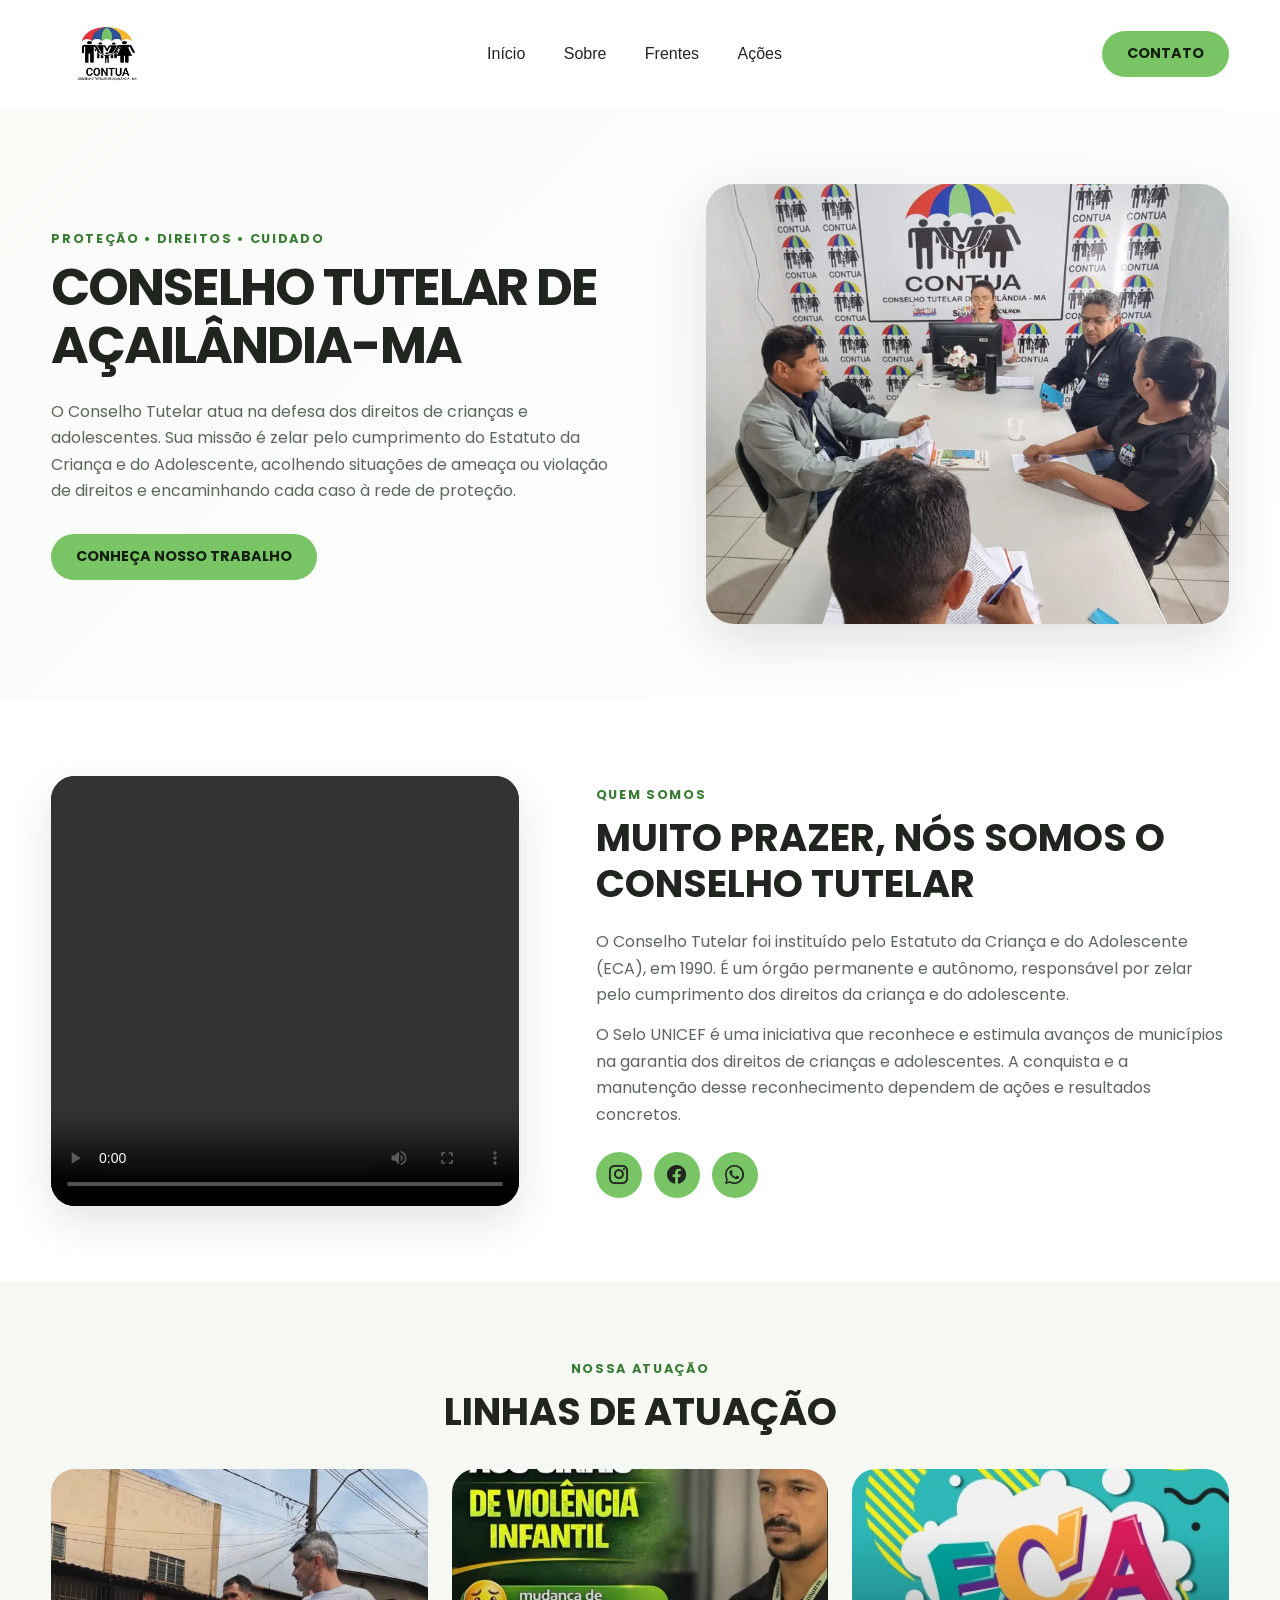
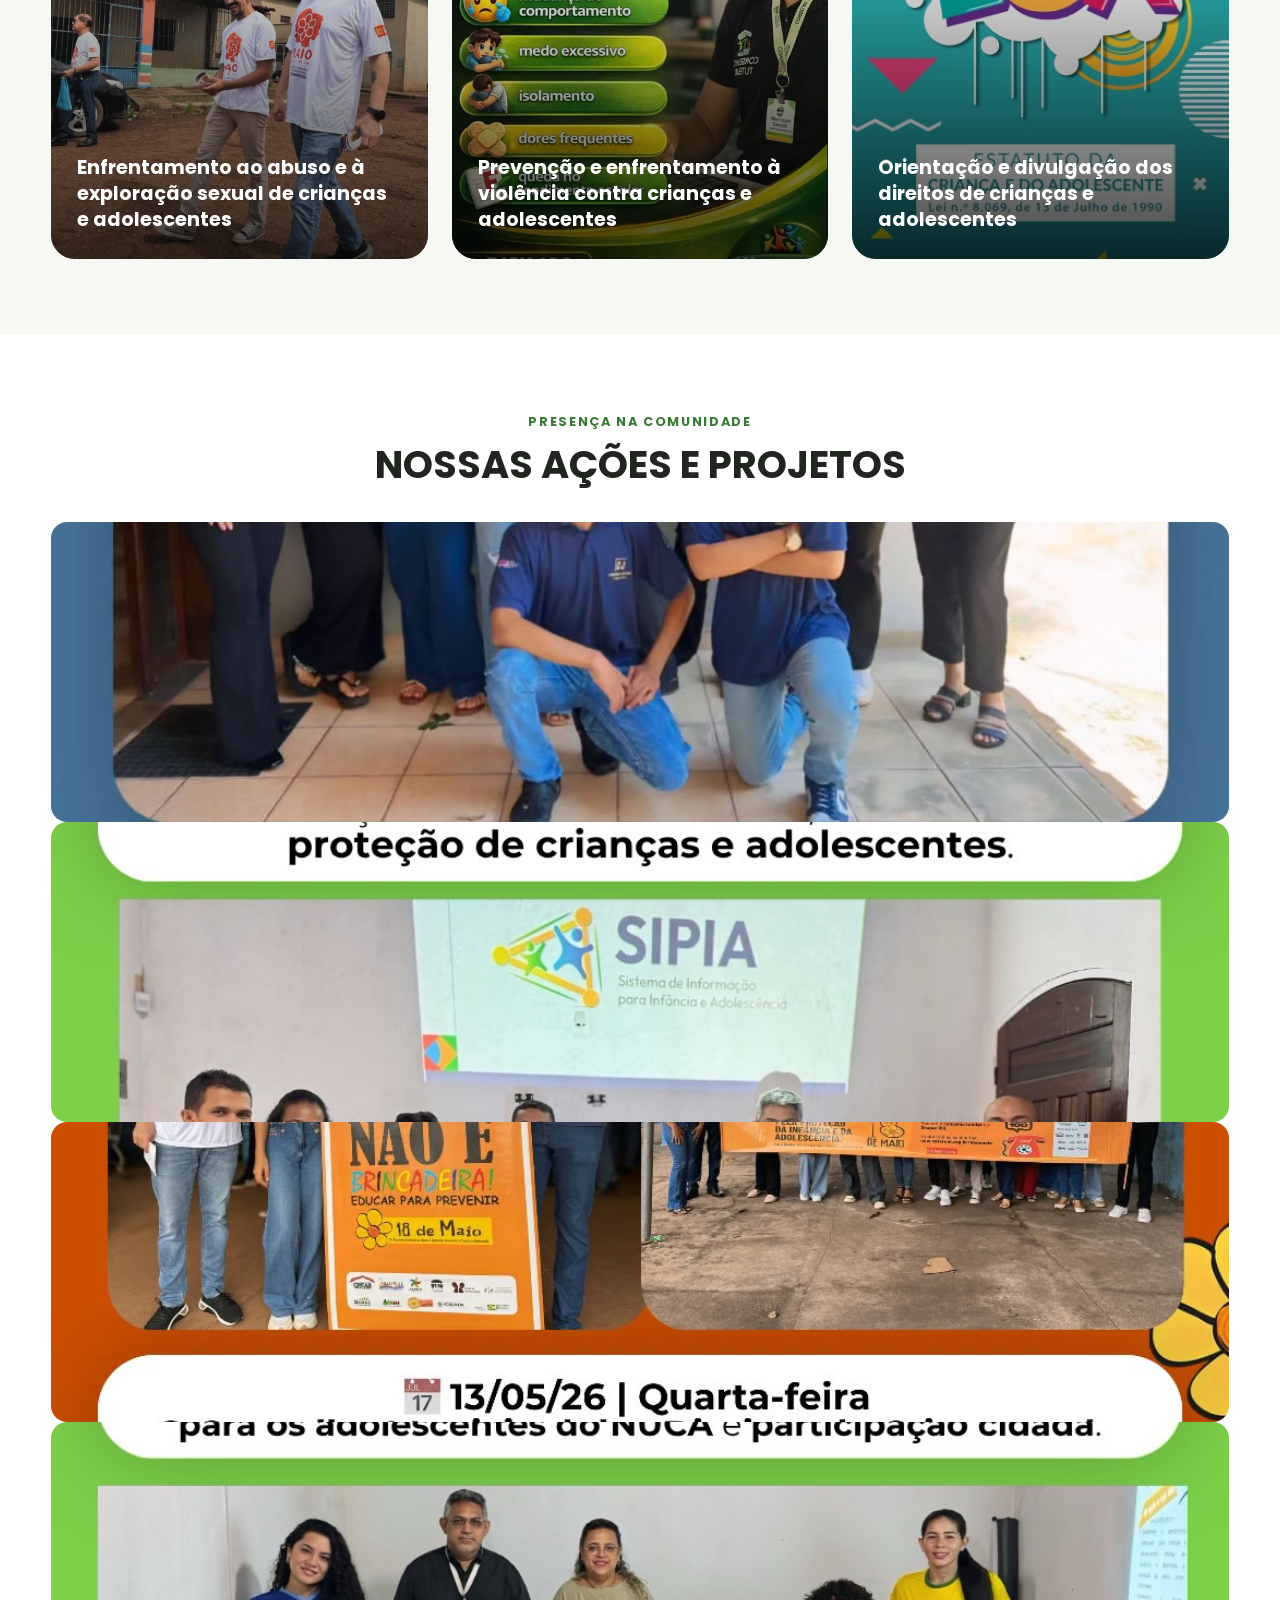
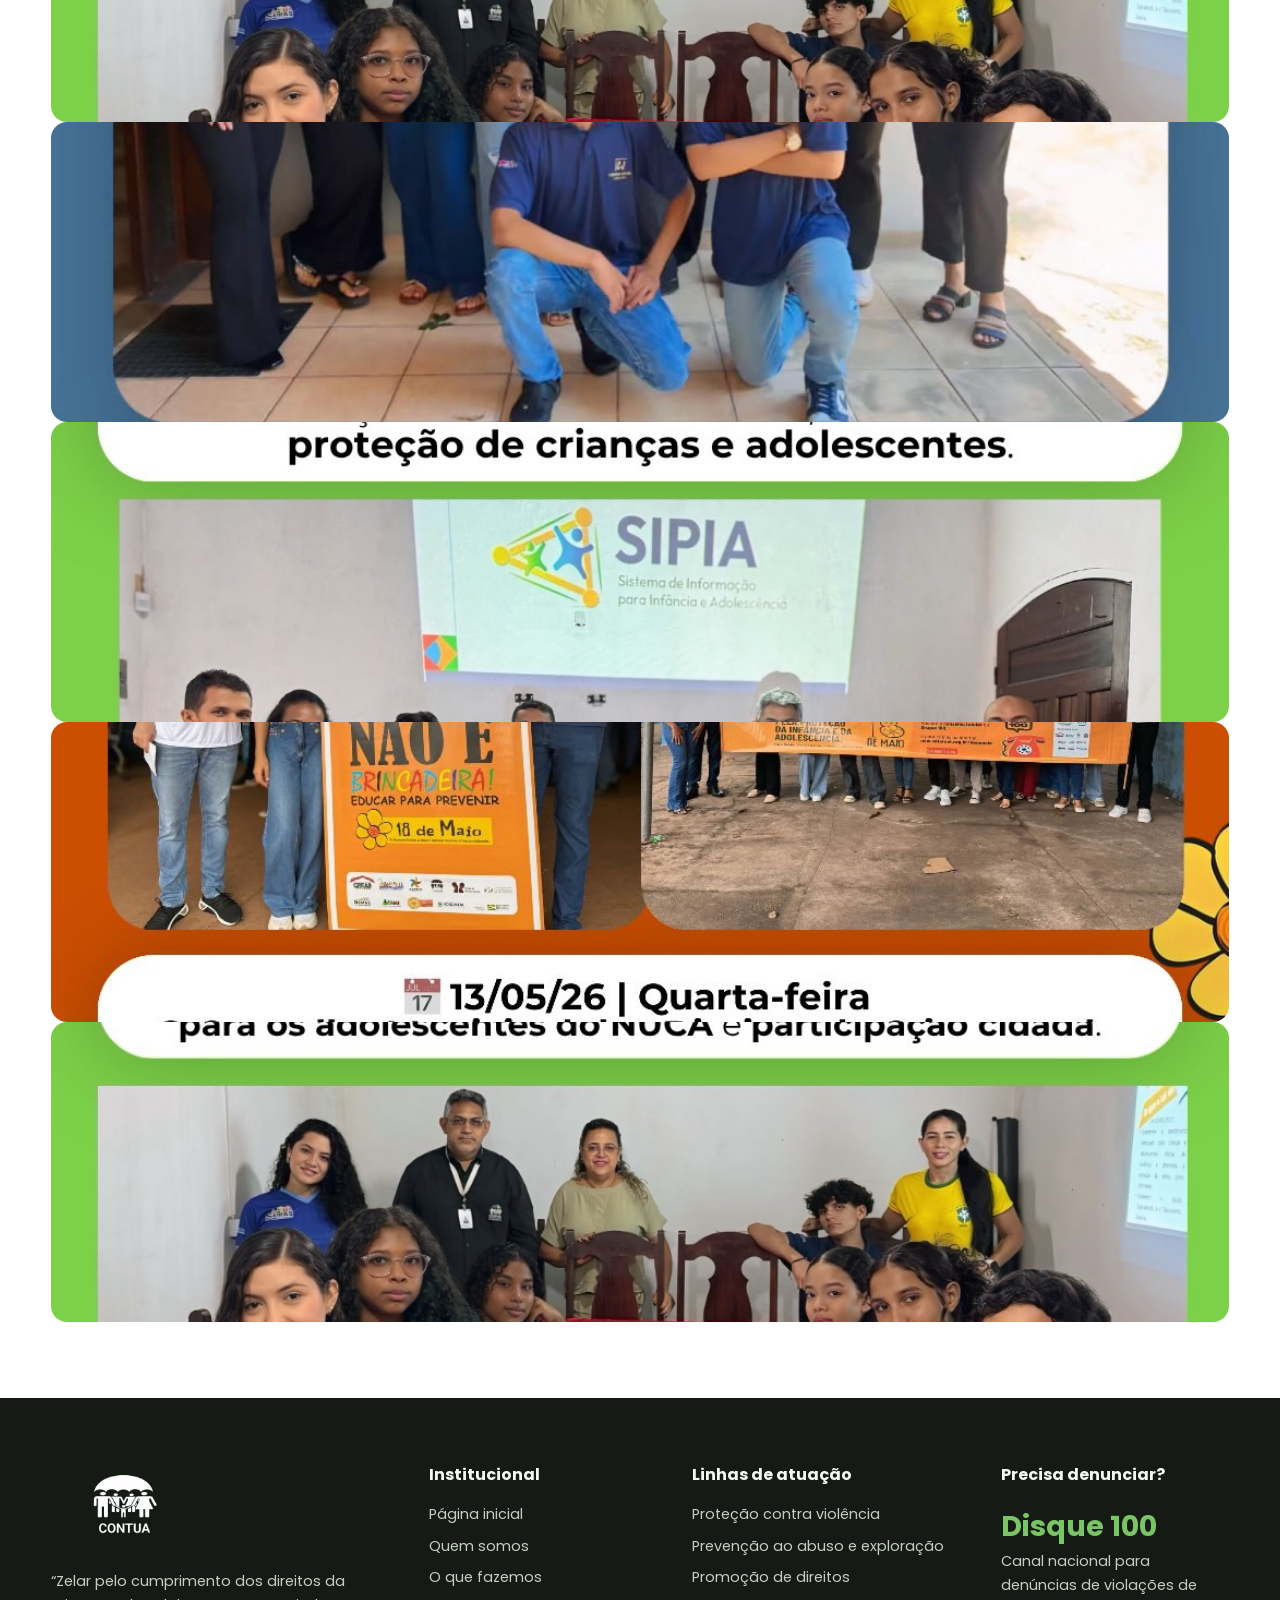
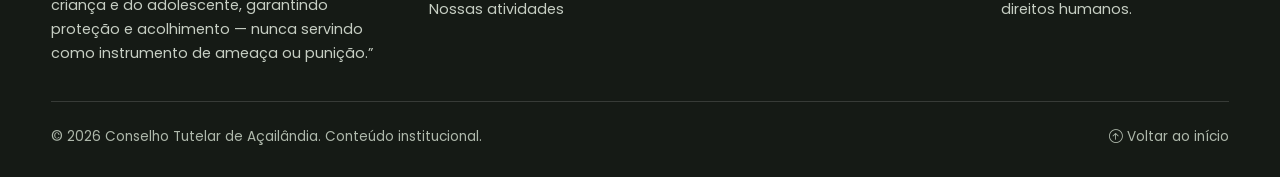
==== commit cb4f3977: "Add desktop infinite carousel for actions gallery" ====
--- a/index.html
+++ b/index.html
@@ -86,11 +86,21 @@
       <div class="interface">
         <p class="eyebrow centered">Presença na comunidade</p>
         <h2 class="section-title">NOSSAS AÇÕES E PROJETOS</h2>
-        <div class="actions-grid">
-          <figure class="action-card"><img src="imagens/a%C3%A7ao%2001.jpg" alt="Ação de conscientização sobre gravidez na adolescência" loading="lazy"></figure>
-          <figure class="action-card"><img src="imagens/a%C3%A7ao%2002.jpg" alt="Atividade relacionada ao SIPIA" loading="lazy"></figure>
-          <figure class="action-card"><img src="imagens/a%C3%A7ao%2003.jpg" alt="Campanha Maio Laranja" loading="lazy"></figure>
-          <figure class="action-card"><img src="imagens/a%C3%A7ao_04.jpg" alt="Atividade da comissão juvenil" loading="lazy"></figure>
+        <div class="actions-carousel" aria-label="Galeria de ações e projetos">
+          <div class="actions-track">
+            <div class="actions-group">
+              <figure class="action-card"><img src="imagens/a%C3%A7ao%2001.jpg" alt="Ação de conscientização sobre gravidez na adolescência" loading="lazy"></figure>
+              <figure class="action-card"><img src="imagens/a%C3%A7ao%2002.jpg" alt="Atividade relacionada ao SIPIA" loading="lazy"></figure>
+              <figure class="action-card"><img src="imagens/a%C3%A7ao%2003.jpg" alt="Campanha Maio Laranja" loading="lazy"></figure>
+              <figure class="action-card"><img src="imagens/a%C3%A7ao_04.jpg" alt="Atividade da comissão juvenil" loading="lazy"></figure>
+            </div>
+            <div class="actions-group" aria-hidden="true">
+              <figure class="action-card"><img src="imagens/a%C3%A7ao%2001.jpg" alt="" loading="lazy"></figure>
+              <figure class="action-card"><img src="imagens/a%C3%A7ao%2002.jpg" alt="" loading="lazy"></figure>
+              <figure class="action-card"><img src="imagens/a%C3%A7ao%2003.jpg" alt="" loading="lazy"></figure>
+              <figure class="action-card"><img src="imagens/a%C3%A7ao_04.jpg" alt="" loading="lazy"></figure>
+            </div>
+          </div>
         </div>
       </div>
     </section>
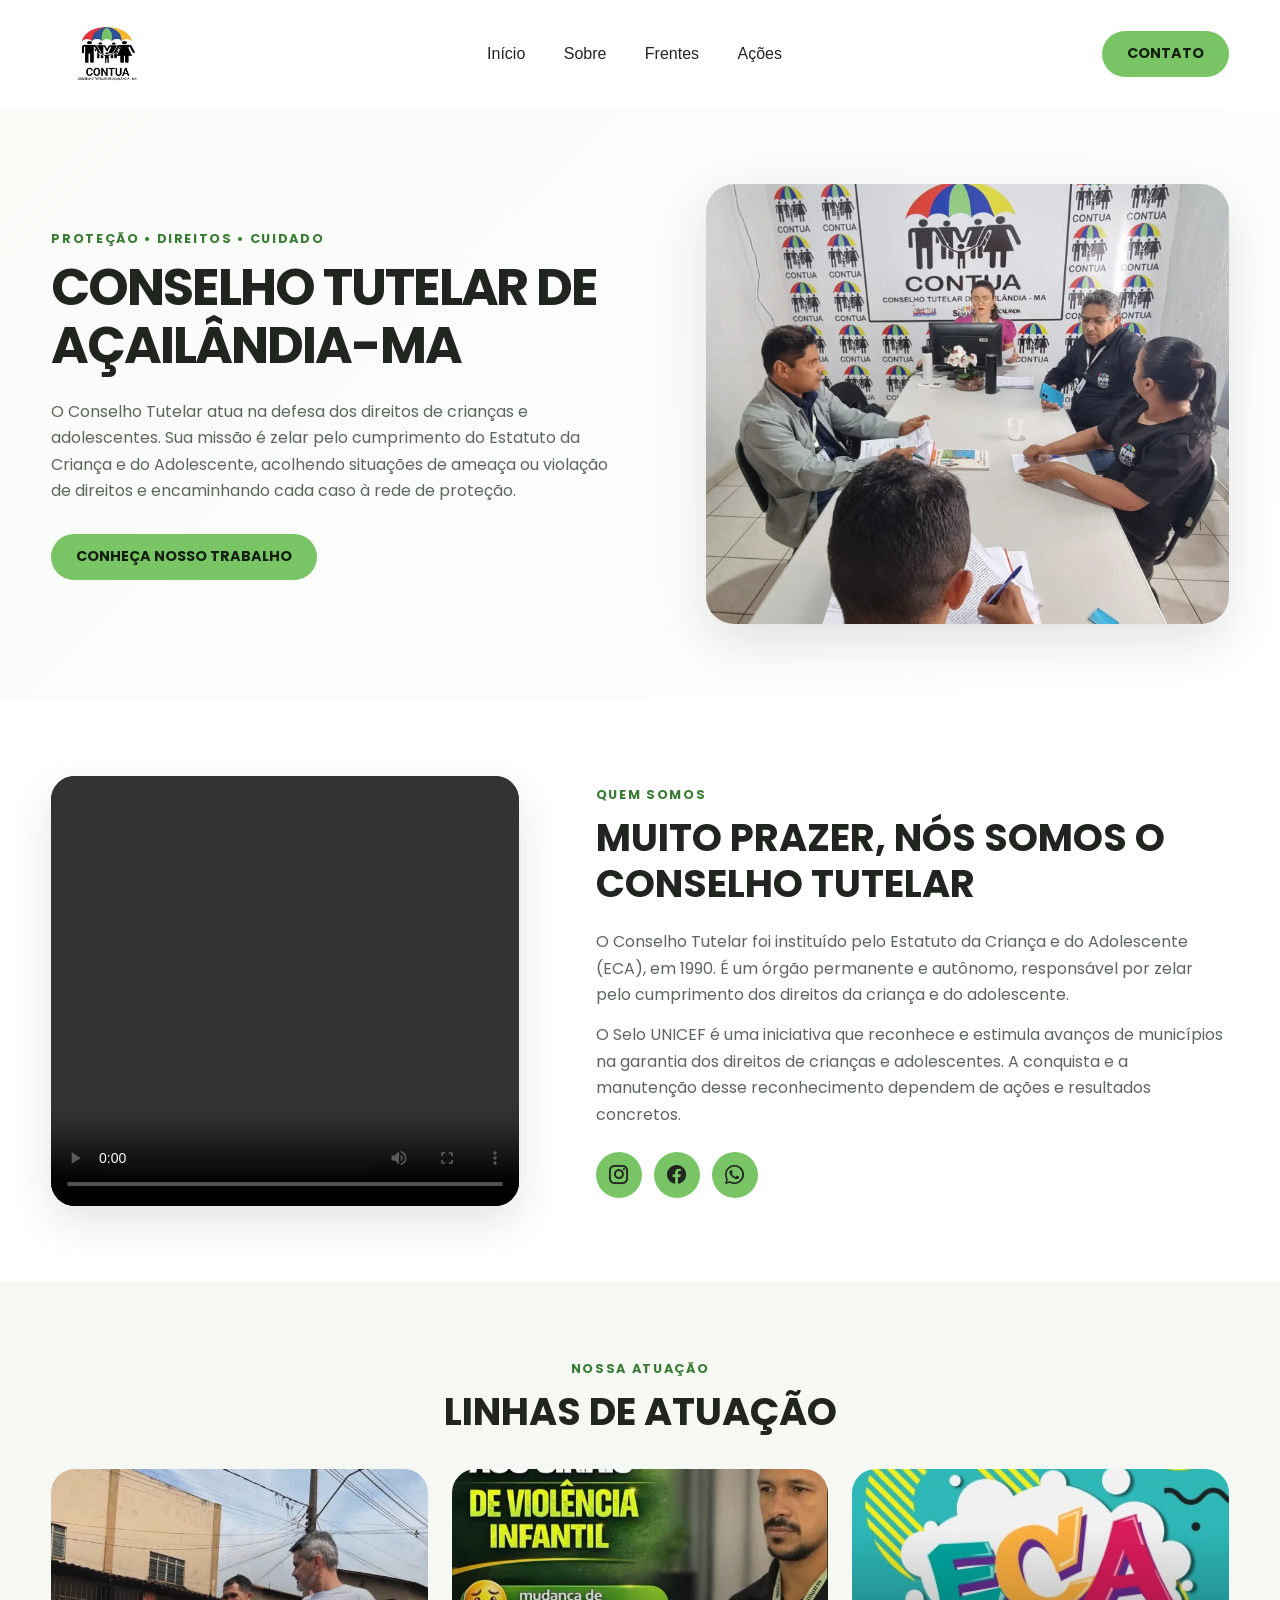
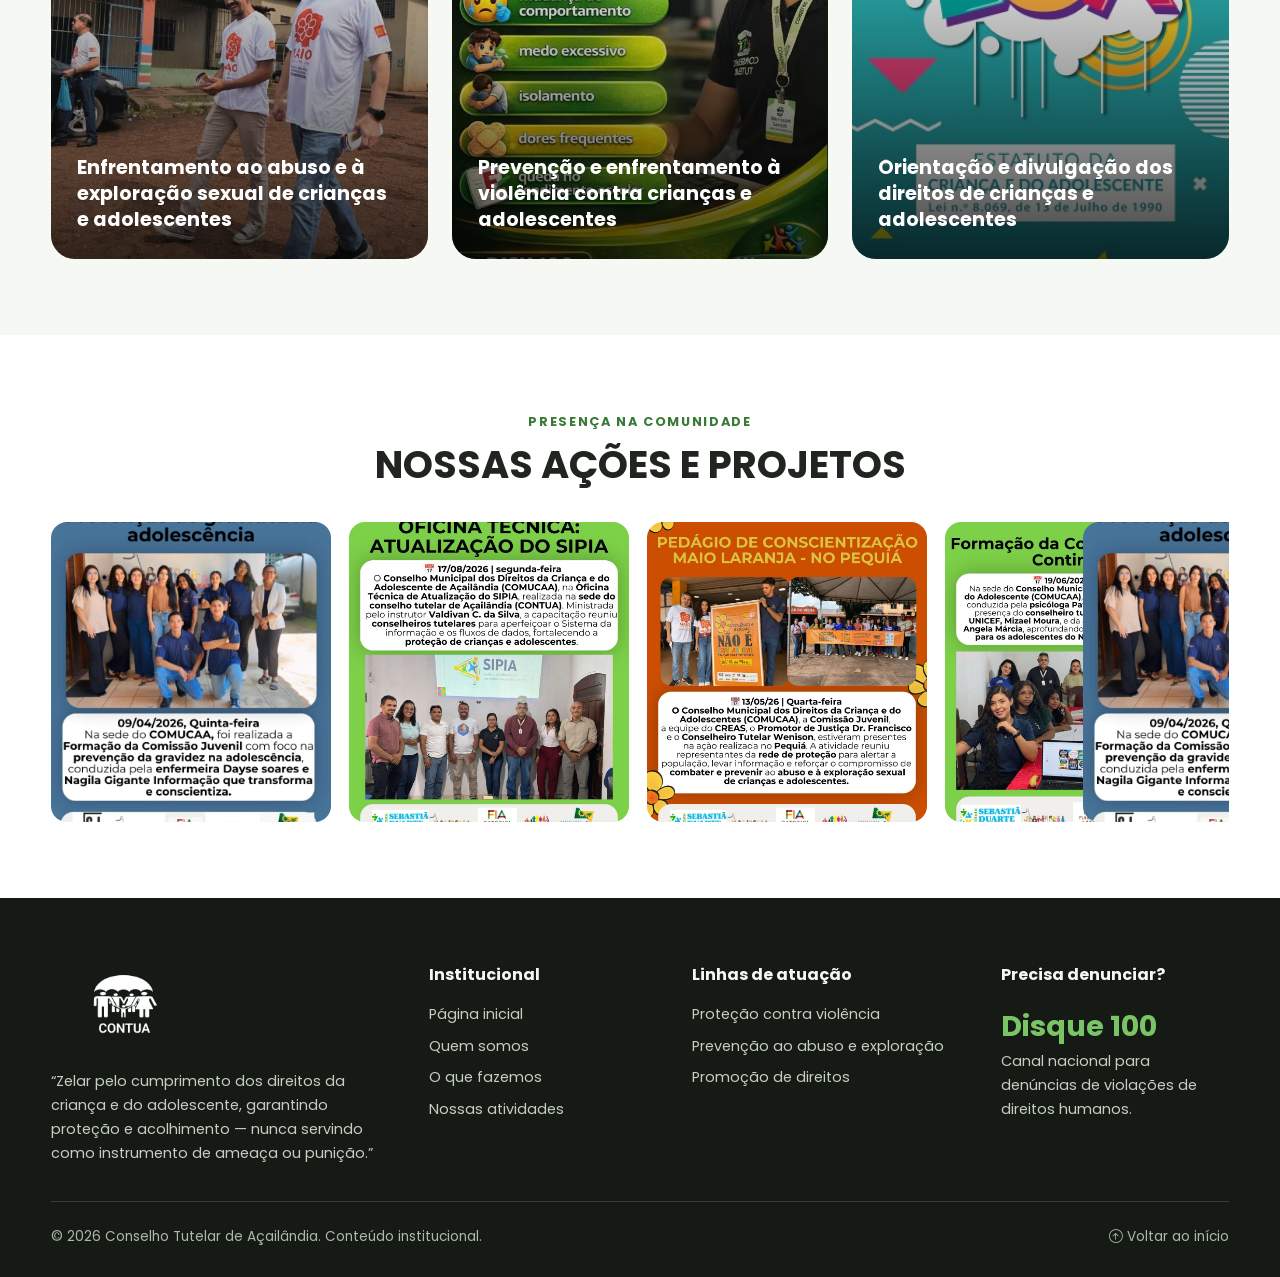
==== commit cac8b8c1: "Add official social media links" ====
--- a/index.html
+++ b/index.html
@@ -56,9 +56,9 @@
           <p>O Conselho Tutelar foi instituído pelo Estatuto da Criança e do Adolescente (ECA), em 1990. É um órgão permanente e autônomo, responsável por zelar pelo cumprimento dos direitos da criança e do adolescente.</p>
           <p>O Selo UNICEF é uma iniciativa que reconhece e estimula avanços de municípios na garantia dos direitos de crianças e adolescentes. A conquista e a manutenção desse reconhecimento dependem de ações e resultados concretos.</p>
           <div class="social-actions" aria-label="Redes sociais">
-            <a href="#" aria-label="Instagram do Conselho Tutelar"><i class="bi bi-instagram"></i></a>
-            <a href="#" aria-label="Facebook do Conselho Tutelar"><i class="bi bi-facebook"></i></a>
-            <a href="#" aria-label="WhatsApp do Conselho Tutelar"><i class="bi bi-whatsapp"></i></a>
+            <a href="https://www.instagram.com/ct_acailandia?hvrq=MXNpejA4em95Ymtnaw==" target="_blank" rel="noopener noreferrer" aria-label="Instagram do Conselho Tutelar"><i class="bi bi-instagram"></i></a>
+            <a href="https://www.facebook.com/share/1FySenJDvz/" target="_blank" rel="noopener noreferrer" aria-label="Facebook do Conselho Tutelar"><i class="bi bi-facebook"></i></a>
+            <a href="https://wa.me/5599991934851" target="_blank" rel="noopener noreferrer" aria-label="WhatsApp do Conselho Tutelar"><i class="bi bi-whatsapp"></i></a>
           </div>
         </div>
       </div>
--- a/STYLE.CSS
+++ b/STYLE.CSS
@@ -42,10 +42,21 @@
 .front-overlay { position: absolute; inset: 0; display: flex; align-items: end; padding: 26px; color: #fff; background: linear-gradient(transparent 15%, #000b 100%); transition: background .25s; }
 .front-overlay h3 { font-size: 1.2rem; line-height: 1.35; }
 .front-card:hover .front-overlay { background: linear-gradient(transparent 0%, #000c 100%); }
-.actions-grid { display: grid; grid-template-columns: repeat(4, 1fr); gap: 18px; }
-.action-card { overflow: hidden; border-radius: 16px; background: var(--surface); }
-.action-card img { width: 100%; height: 300px; object-fit: cover; transition: transform .35s; }
-.action-card:hover img { transform: scale(1.04); }
+/* Galeria de ações: carrossel infinito no desktop */
+.actions-carousel { overflow: hidden; width: 100%; }
+.actions-track { display: flex; width: max-content; animation: actions-scroll 34s linear infinite; }
+.actions-group { display: flex; flex: 0 0 auto; gap: 18px; padding-right: 18px; }
+.action-card { flex: 0 0 clamp(210px, 22vw, 280px); overflow: hidden; border-radius: 16px; background: var(--surface); transition: filter .3s, opacity .3s; }
+.action-card img { display: block; width: 100%; height: 300px; object-fit: cover; transform: scale(1); transition: transform .45s ease, filter .35s ease; }
+@keyframes actions-scroll { from { transform: translateX(0); } to { transform: translateX(-50%); } }
+
+/* Ao interagir, pausa o movimento, destaca a imagem e suaviza as demais */
+@media (hover: hover) and (pointer: fine) {
+  .actions-carousel:hover .actions-track { animation-play-state: paused; }
+  .actions-carousel:hover .action-card { filter: grayscale(1); opacity: .72; }
+  .actions-carousel:hover .action-card:hover { filter: grayscale(0); opacity: 1; z-index: 1; }
+  .actions-carousel .action-card:hover img { transform: scale(1.12); }
+}
 footer { padding: 64px 0 28px; color: #f5f7f3; background: #151a15; }
 .footer-grid { display: grid; grid-template-columns: 1.5fr 1fr 1.2fr 1fr; gap: 36px; }
 .footer-brand img { width: 150px; max-height: 90px; object-fit: contain; margin-bottom: 18px; }
@@ -80,10 +91,17 @@
   .hero h1 { font-size: 2rem; }
   .front-grid, .actions-grid, .footer-grid { grid-template-columns: 1fr; }
   .front-card { min-height: 330px; }
+  /* No mobile, preserva a grade estática e a visualização atual */
+  .actions-carousel { overflow: visible; }
+  .actions-track { display: block; width: 100%; animation: none; }
+  .actions-group { display: grid; grid-template-columns: 1fr; gap: 18px; padding: 0; }
+  .actions-group[aria-hidden="true"] { display: none; }
+  .action-card { width: 100%; }
   .action-card img { height: auto; max-height: 420px; }
   .footer-bottom { flex-direction: column; }
 }
 @media (prefers-reduced-motion: reduce) {
+  .actions-track { animation: none; }
   html { scroll-behavior: auto; }
   *, *::before, *::after { transition-duration: .01ms !important; animation-duration: .01ms !important; }
 }
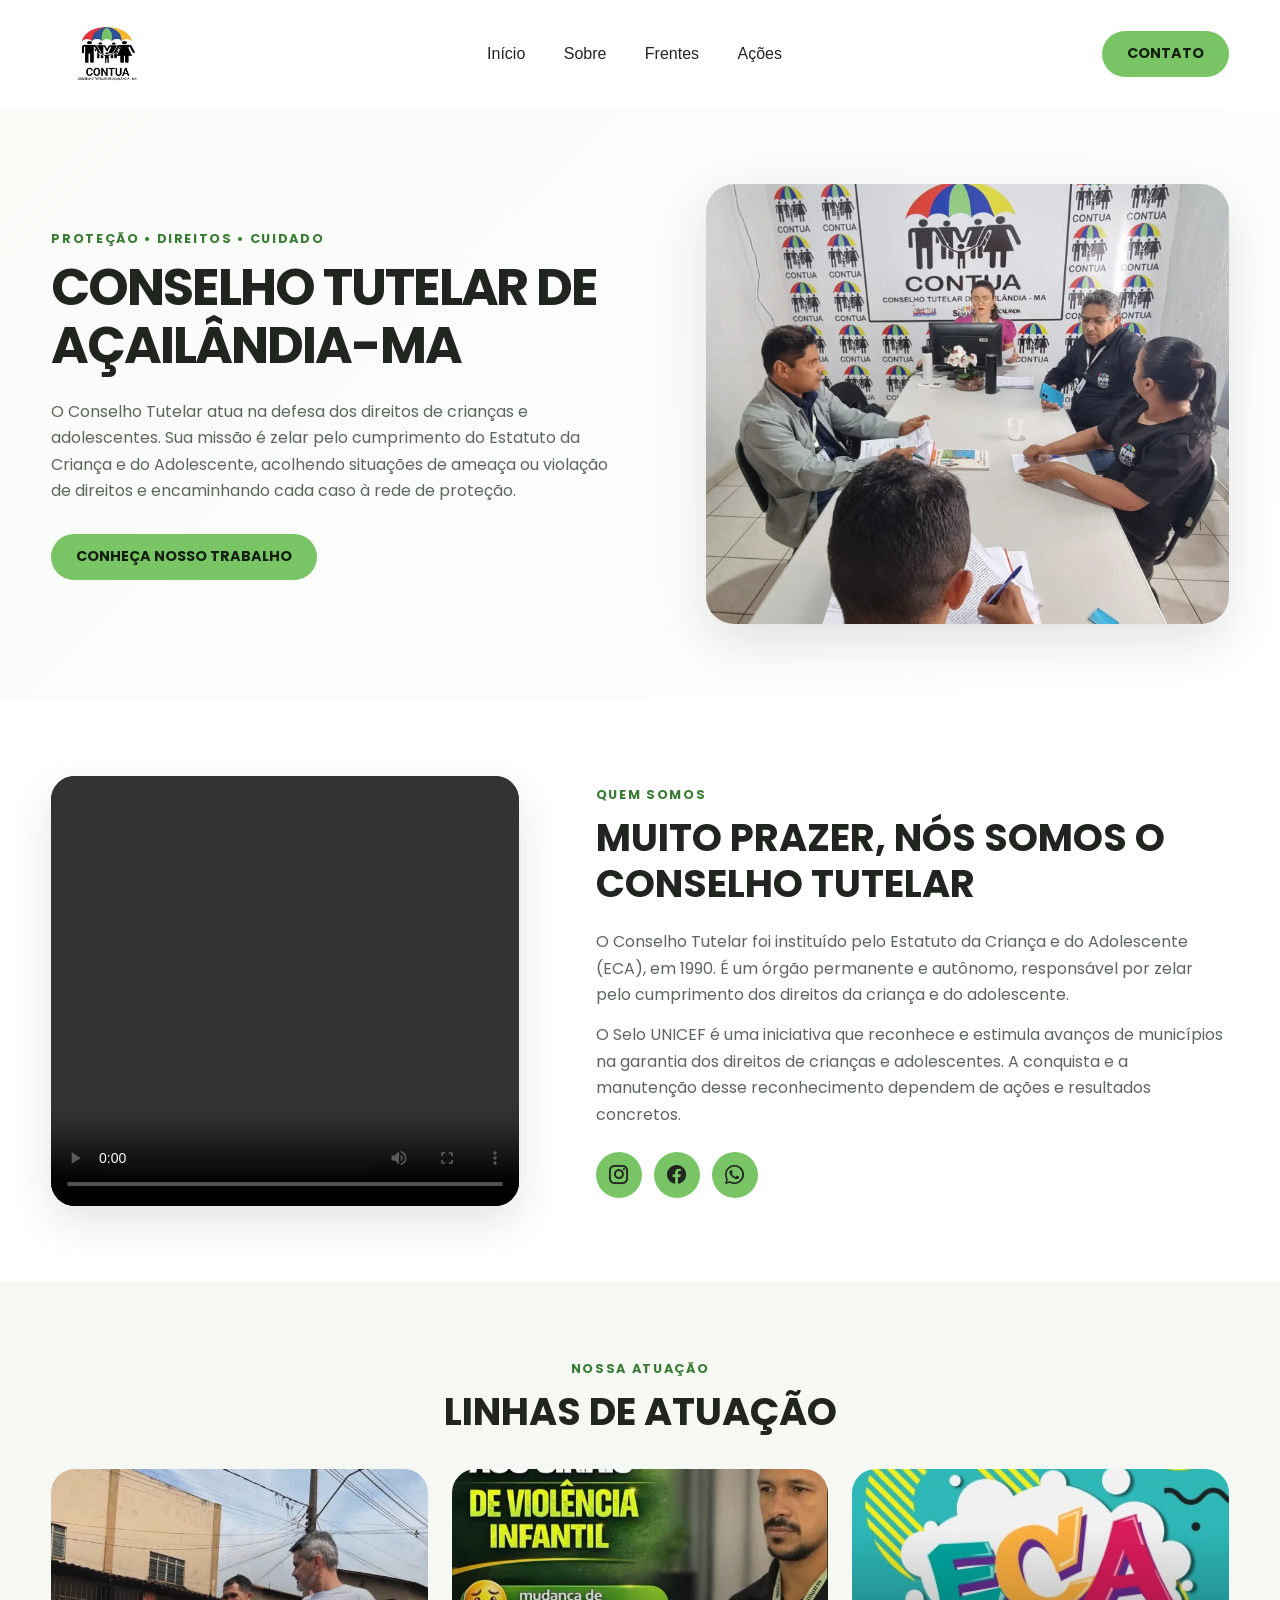
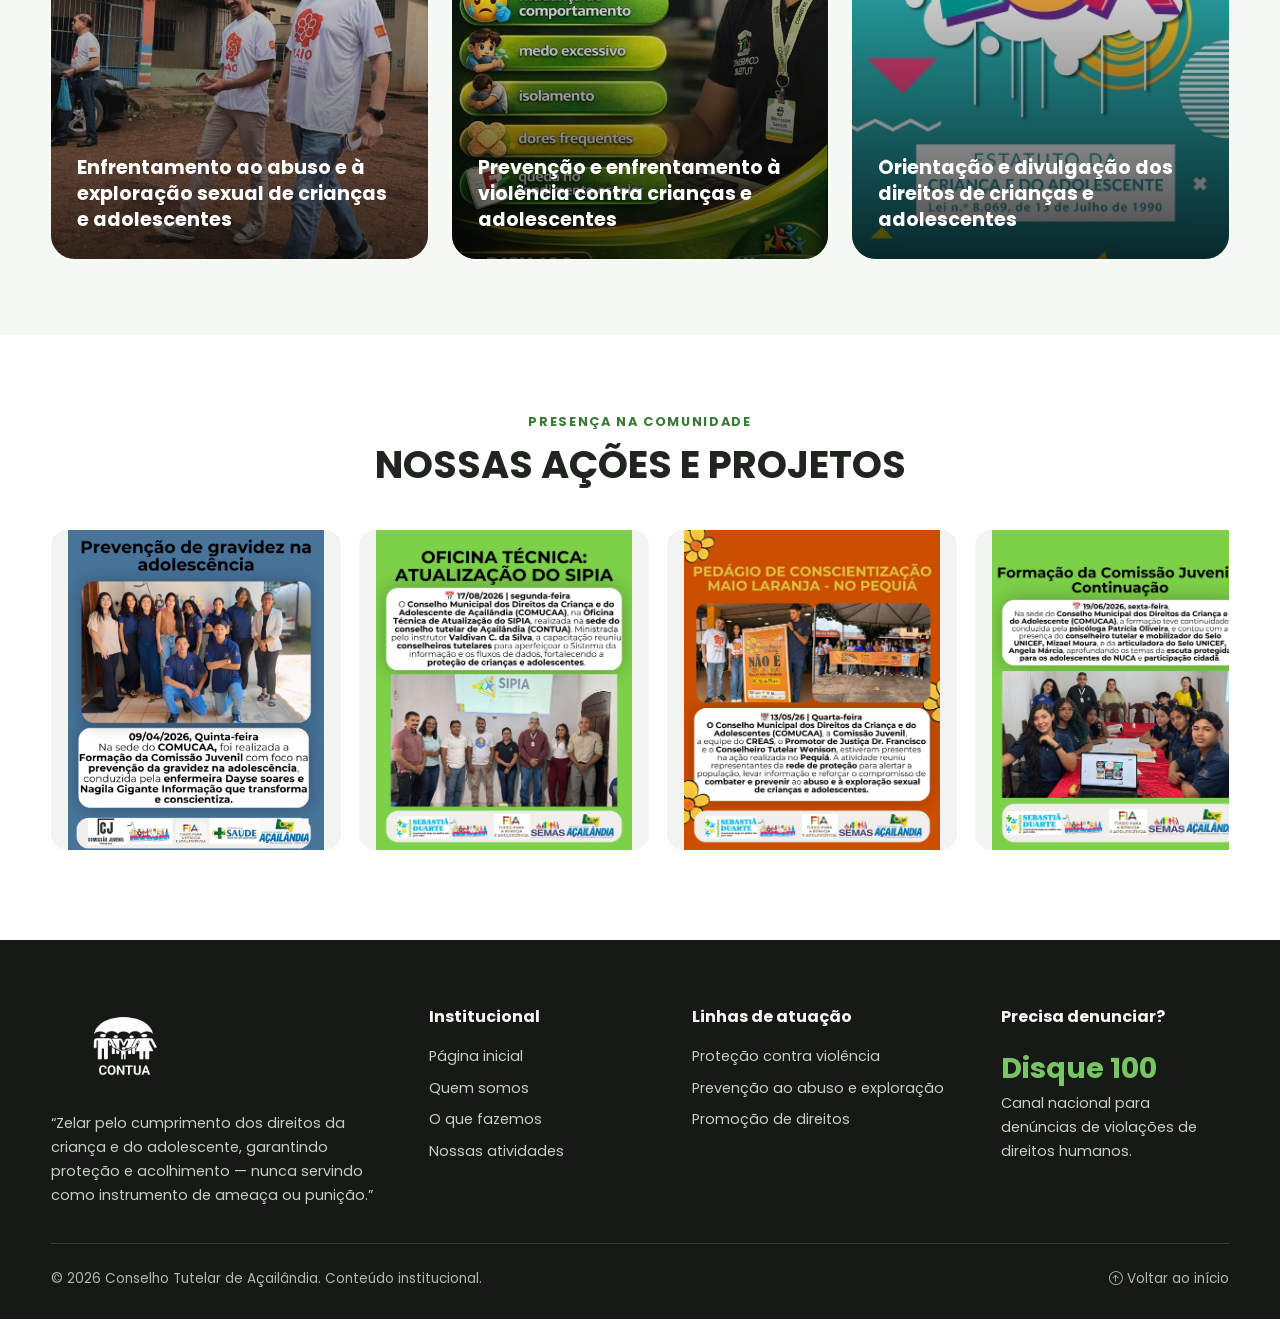
==== commit 6671c23d: "Add FAVALE and Marabá action posters to carousel" ====
--- a/index.html
+++ b/index.html
@@ -93,12 +93,16 @@
               <figure class="action-card"><img src="imagens/a%C3%A7ao%2002.jpg" alt="Atividade relacionada ao SIPIA" loading="lazy"></figure>
               <figure class="action-card"><img src="imagens/a%C3%A7ao%2003.jpg" alt="Campanha Maio Laranja" loading="lazy"></figure>
               <figure class="action-card"><img src="imagens/a%C3%A7ao_04.jpg" alt="Atividade da comissão juvenil" loading="lazy"></figure>
+              <figure class="action-card"><img src="imagens/WhatsApp%20Image%202026-11-25%20at%2014.00.57.jpeg" alt="Roda de conversa com bacharelandos em Direito na Faculdade FAVALE, em 3 de junho de 2026" loading="lazy"></figure>
+              <figure class="action-card"><img src="imagens/WhatsApp%20Image%202026-11-25%20at%2014.00.57(1).jpeg" alt="Capacitação do conselheiro tutelar Mizael Moura da Silva em Marabá, Pará" loading="lazy"></figure>
             </div>
             <div class="actions-group" aria-hidden="true">
               <figure class="action-card"><img src="imagens/a%C3%A7ao%2001.jpg" alt="" loading="lazy"></figure>
               <figure class="action-card"><img src="imagens/a%C3%A7ao%2002.jpg" alt="" loading="lazy"></figure>
               <figure class="action-card"><img src="imagens/a%C3%A7ao%2003.jpg" alt="" loading="lazy"></figure>
               <figure class="action-card"><img src="imagens/a%C3%A7ao_04.jpg" alt="" loading="lazy"></figure>
+              <figure class="action-card"><img src="imagens/WhatsApp%20Image%202026-11-25%20at%2014.00.57.jpeg" alt="" loading="lazy"></figure>
+              <figure class="action-card"><img src="imagens/WhatsApp%20Image%202026-11-25%20at%2014.00.57(1).jpeg" alt="" loading="lazy"></figure>
             </div>
           </div>
         </div>
--- a/STYLE.CSS
+++ b/STYLE.CSS
@@ -44,10 +44,10 @@
 .front-card:hover .front-overlay { background: linear-gradient(transparent 0%, #000c 100%); }
 /* Galeria de ações: carrossel infinito no desktop */
 .actions-carousel { overflow: hidden; width: 100%; }
-.actions-track { display: flex; width: max-content; animation: actions-scroll 34s linear infinite; }
-.actions-group { display: flex; flex: 0 0 auto; gap: 18px; padding-right: 18px; }
-.action-card { flex: 0 0 clamp(210px, 22vw, 280px); overflow: hidden; border-radius: 16px; background: var(--surface); transition: filter .3s, opacity .3s; }
-.action-card img { display: block; width: 100%; height: 300px; object-fit: cover; transform: scale(1); transition: transform .45s ease, filter .35s ease; }
+.actions-track { display: flex; width: max-content; animation: actions-scroll 33.5s linear infinite; }
+.actions-group { display: flex; flex: 0 0 auto; align-items: stretch; gap: 18px; padding: 8px 18px 14px 0; min-width: 0; }
+.action-card { position: relative; isolation: isolate; flex: 0 0 clamp(220px, 23vw, 290px); min-width: 0; overflow: hidden; border-radius: 16px; background: var(--surface); transition: filter .3s, opacity .3s; }
+.action-card img { display: block; width: 100%; height: 320px; object-fit: contain; background: #f2f4f1; transition: filter .35s ease; }
 @keyframes actions-scroll { from { transform: translateX(0); } to { transform: translateX(-50%); } }
 
 /* Ao interagir, pausa o movimento, destaca a imagem e suaviza as demais */
@@ -55,7 +55,6 @@
   .actions-carousel:hover .actions-track { animation-play-state: paused; }
   .actions-carousel:hover .action-card { filter: grayscale(1); opacity: .72; }
   .actions-carousel:hover .action-card:hover { filter: grayscale(0); opacity: 1; z-index: 1; }
-  .actions-carousel .action-card:hover img { transform: scale(1.12); }
 }
 footer { padding: 64px 0 28px; color: #f5f7f3; background: #151a15; }
 .footer-grid { display: grid; grid-template-columns: 1.5fr 1fr 1.2fr 1fr; gap: 36px; }
@@ -97,7 +96,7 @@
   .actions-group { display: grid; grid-template-columns: 1fr; gap: 18px; padding: 0; }
   .actions-group[aria-hidden="true"] { display: none; }
   .action-card { width: 100%; }
-  .action-card img { height: auto; max-height: 420px; }
+  .action-card img { height: auto; max-height: 420px; object-fit: contain; }
   .footer-bottom { flex-direction: column; }
 }
 @media (prefers-reduced-motion: reduce) {
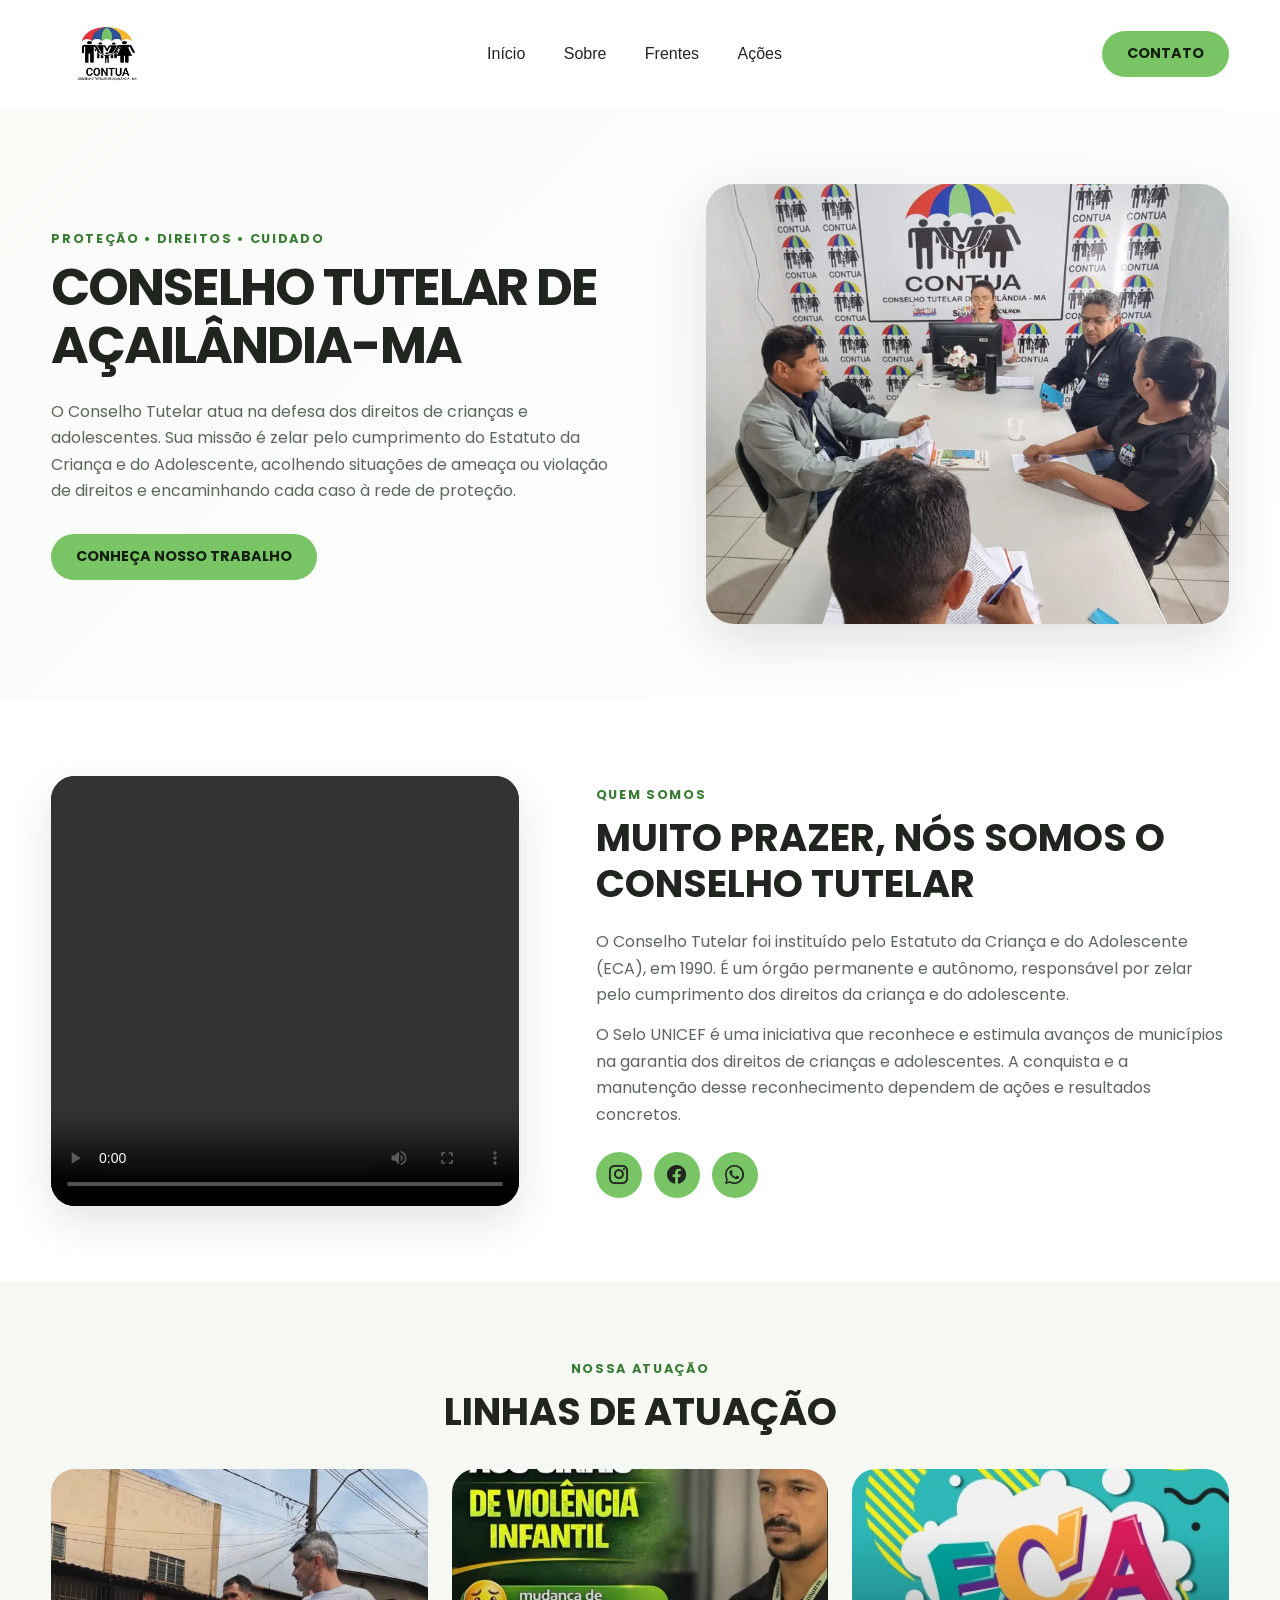
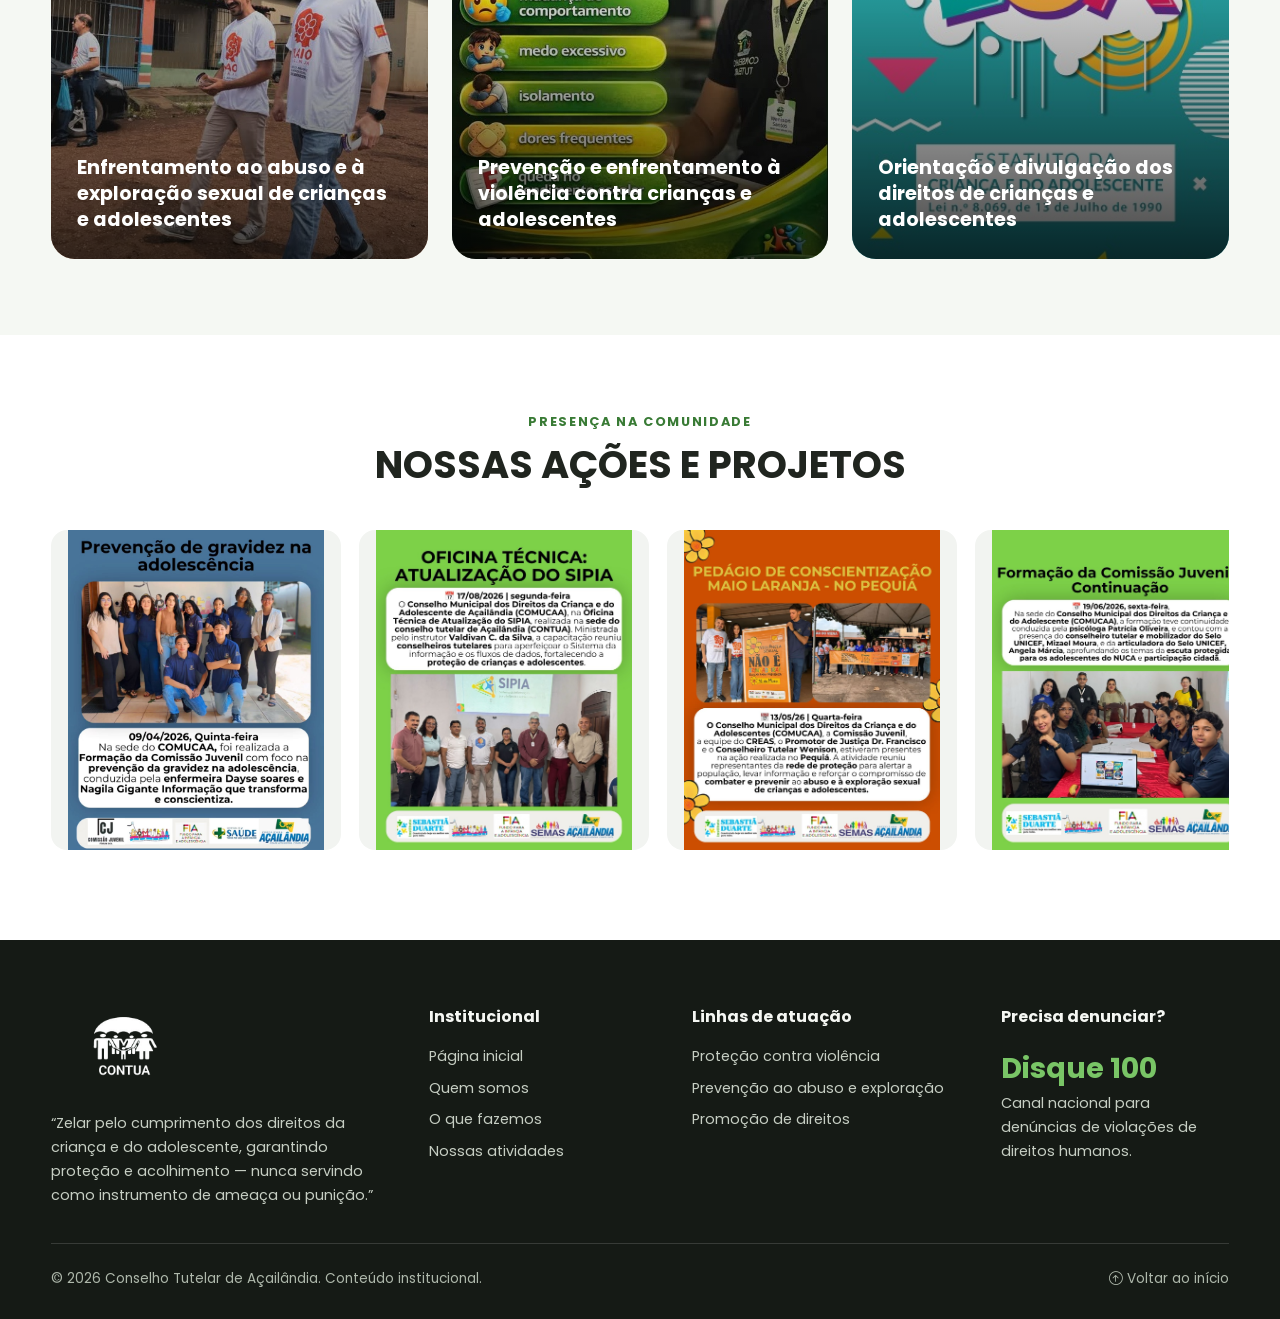
==== commit 52fbde7f: "Link contact and work buttons to WhatsApp and Instagram" ====
--- a/index.html
+++ b/index.html
@@ -26,7 +26,7 @@
           <li><a href="#acoes">Ações</a></li>
         </ul>
       </nav>
-      <a class="button-link" href="#contato"><span class="button">CONTATO</span></a>
+      <a class="button-link" href="https://wa.me/5599991934851" target="_blank" rel="noopener noreferrer"><span class="button">CONTATO</span></a>
     </div>
   </header>
 
@@ -37,7 +37,7 @@
           <p class="eyebrow">Proteção • Direitos • Cuidado</p>
           <h1>CONSELHO TUTELAR DE AÇAILÂNDIA-MA</h1>
           <p>O Conselho Tutelar atua na defesa dos direitos de crianças e adolescentes. Sua missão é zelar pelo cumprimento do Estatuto da Criança e do Adolescente, acolhendo situações de ameaça ou violação de direitos e encaminhando cada caso à rede de proteção.</p>
-          <a class="button-link" href="#sobre"><span class="button">CONHEÇA NOSSO TRABALHO</span></a>
+          <a class="button-link" href="https://www.instagram.com/ct_acailandia?hvrq=MXNpejA4em95Ymtnaw==" target="_blank" rel="noopener noreferrer"><span class="button">CONHEÇA NOSSO TRABALHO</span></a>
         </div>
         <div class="hero-image">
           <img src="imagens/reuniao.jpg" alt="Registro de reunião relacionada às atividades do Conselho Tutelar">
--- a/STYLE.CSS
+++ b/STYLE.CSS
@@ -43,10 +43,10 @@
 .front-overlay h3 { font-size: 1.2rem; line-height: 1.35; }
 .front-card:hover .front-overlay { background: linear-gradient(transparent 0%, #000c 100%); }
 /* Galeria de ações: carrossel infinito no desktop */
-.actions-carousel { overflow: hidden; width: 100%; }
-.actions-track { display: flex; width: max-content; animation: actions-scroll 33.5s linear infinite; }
-.actions-group { display: flex; flex: 0 0 auto; align-items: stretch; gap: 18px; padding: 8px 18px 14px 0; min-width: 0; }
-.action-card { position: relative; isolation: isolate; flex: 0 0 clamp(220px, 23vw, 290px); min-width: 0; overflow: hidden; border-radius: 16px; background: var(--surface); transition: filter .3s, opacity .3s; }
+.actions-carousel { position: relative; isolation: isolate; overflow: hidden; width: 100%; }
+.actions-track { display: flex; flex-wrap: nowrap; gap: 0; width: max-content; will-change: transform; animation: actions-scroll 33.5s linear infinite; }
+.actions-group { display: flex; flex: 0 0 auto; flex-wrap: nowrap; align-items: stretch; gap: 18px; width: max-content; padding: 8px 18px 14px 0; min-width: max-content; }
+.action-card { position: static; flex: 0 0 clamp(220px, 23vw, 290px); width: clamp(220px, 23vw, 290px); min-width: clamp(220px, 23vw, 290px); overflow: hidden; border-radius: 16px; background: var(--surface); transition: filter .3s, opacity .3s; }
 .action-card img { display: block; width: 100%; height: 320px; object-fit: contain; background: #f2f4f1; transition: filter .35s ease; }
 @keyframes actions-scroll { from { transform: translateX(0); } to { transform: translateX(-50%); } }
 
@@ -54,7 +54,7 @@
 @media (hover: hover) and (pointer: fine) {
   .actions-carousel:hover .actions-track { animation-play-state: paused; }
   .actions-carousel:hover .action-card { filter: grayscale(1); opacity: .72; }
-  .actions-carousel:hover .action-card:hover { filter: grayscale(0); opacity: 1; z-index: 1; }
+  .actions-carousel:hover .action-card:hover { filter: grayscale(0); opacity: 1; }
 }
 footer { padding: 64px 0 28px; color: #f5f7f3; background: #151a15; }
 .footer-grid { display: grid; grid-template-columns: 1.5fr 1fr 1.2fr 1fr; gap: 36px; }
